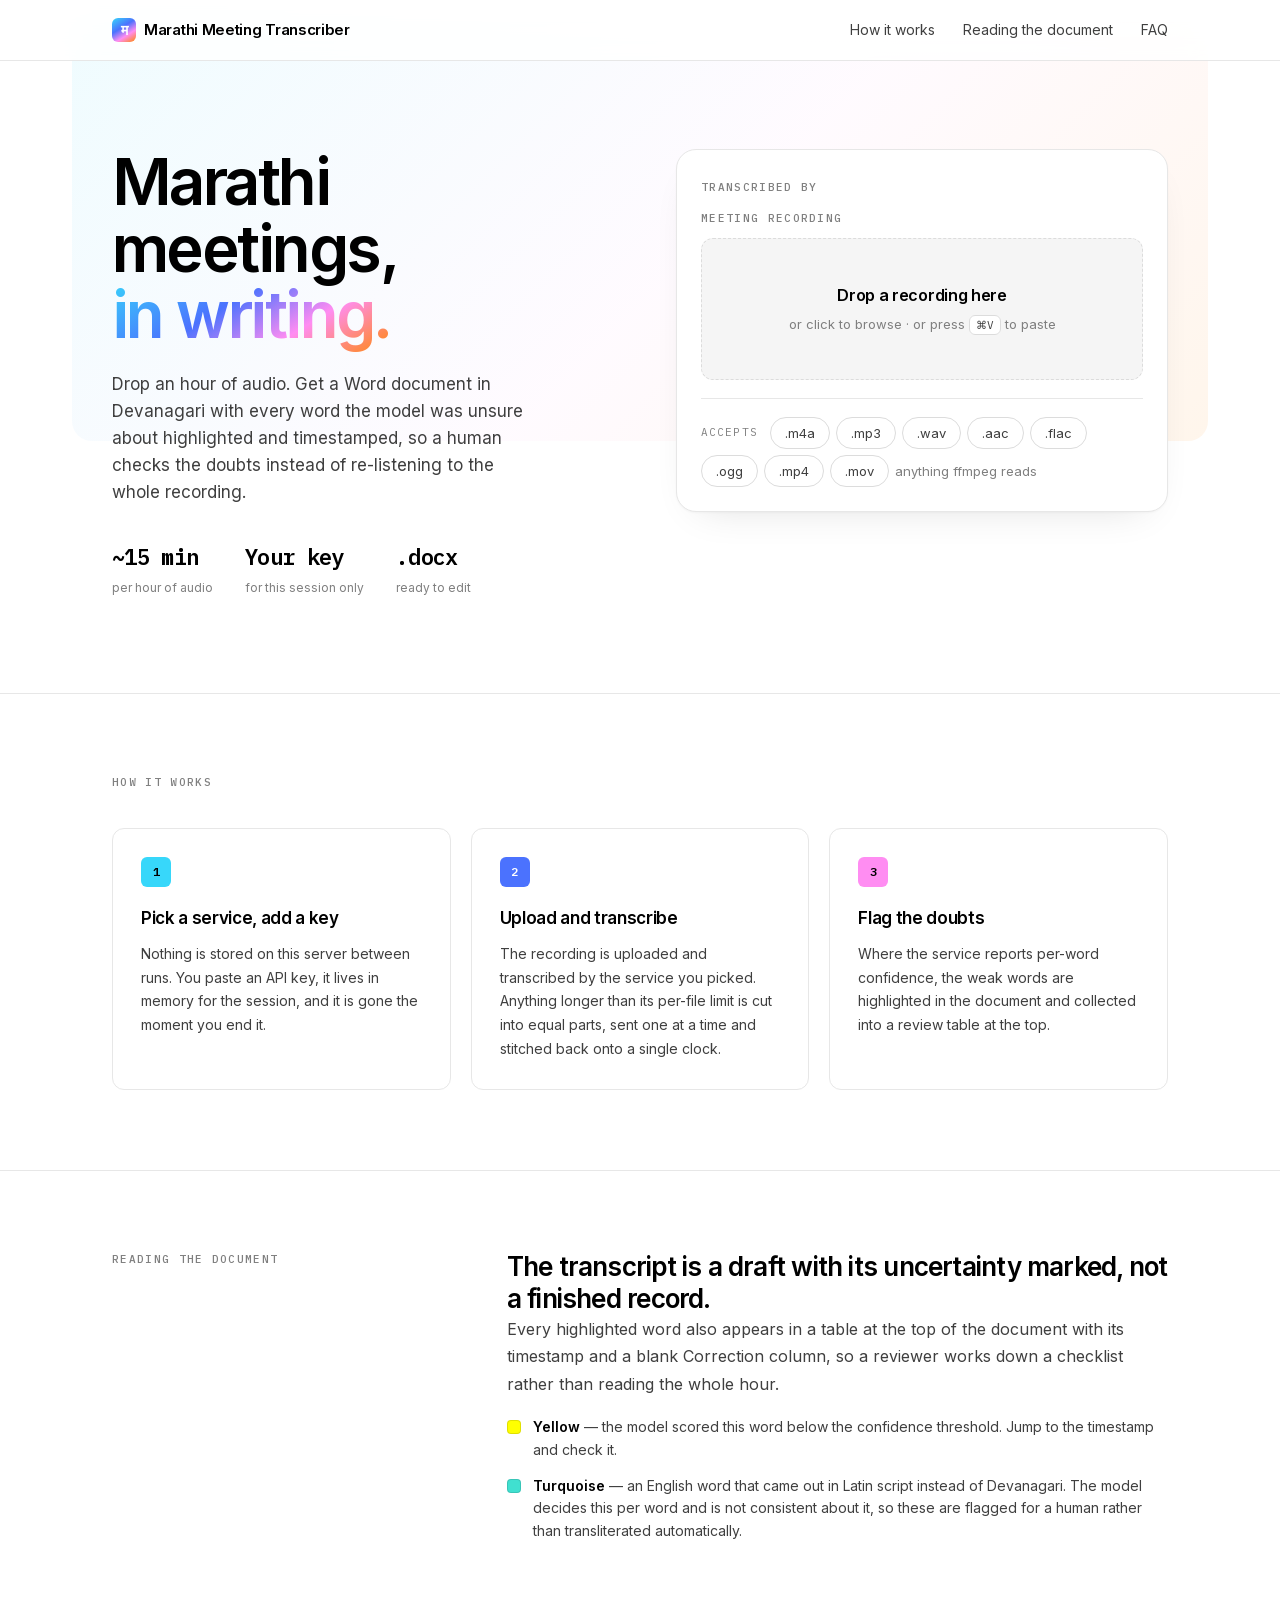
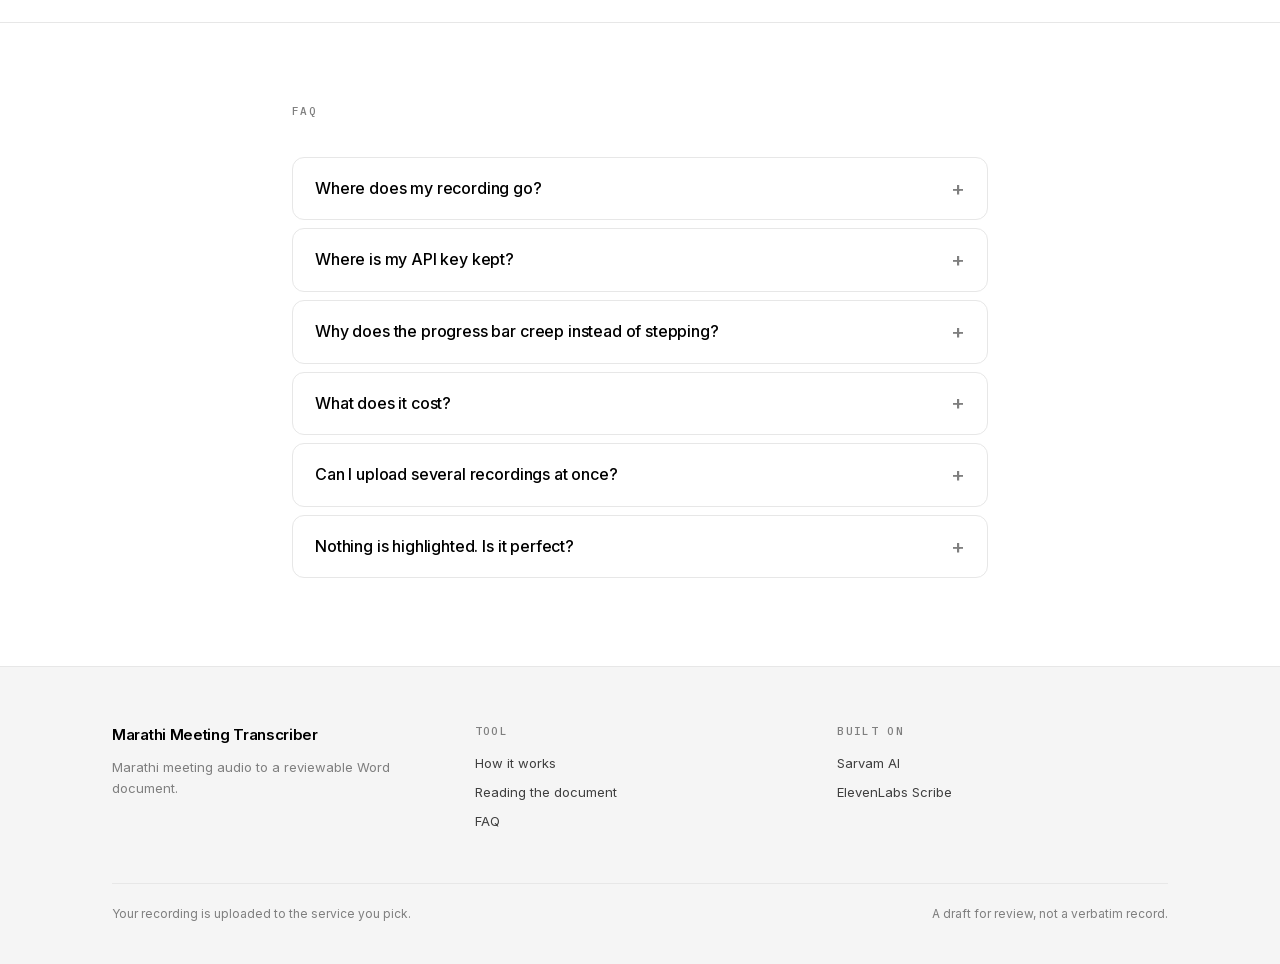
==== static/index.html @ 9d48e086 "Marathi meeting audio to a reviewed Word document, via hosted ASR Drop a recording in the browser, g" ====
<!DOCTYPE html>
<html lang="en">
<head>
  <meta charset="utf-8" />
  <meta name="viewport" content="width=device-width, initial-scale=1" />
  <title>Marathi Meeting Transcriber</title>
  <meta name="description" content="Turn Marathi meeting recordings into a Word document, with every uncertain word highlighted and timestamped for review." />
  <link rel="stylesheet" href="/static/fonts.css" />
  <link rel="stylesheet" href="/static/style.css" />
  <link rel="stylesheet" href="/static/portal.css" />
  <link rel="icon" href="data:image/svg+xml,<svg xmlns='http://www.w3.org/2000/svg' viewBox='0 0 100 100'><defs><linearGradient id='g' x1='0' y1='0' x2='.7' y2='1'><stop offset='0' stop-color='%2337d7fa'/><stop offset='.4' stop-color='%234b72fe'/><stop offset='.68' stop-color='%23ff8df2'/><stop offset='1' stop-color='%23ff8705'/></linearGradient></defs><rect width='100' height='100' rx='22' fill='url(%23g)'/><text x='50' y='72' text-anchor='middle' font-family='system-ui' font-size='58' font-weight='700' fill='%23fff'>म</text></svg>" />
</head>
<body>

<header class="nav">
  <div class="wrap">
    <a class="brand" href="/"><span class="mark">म</span> Marathi Meeting Transcriber</a>
    <nav>
      <a href="#how">How it works</a>
      <a href="#review">Reading the document</a>
      <a href="#faq">FAQ</a>
    </nav>
  </div>
</header>

<div class="wrap">
  <section class="hero hero-grid">
    <div>
      <h1>Marathi meetings,<br /><span>in writing.</span></h1>
      <p>Drop an hour of audio. Get a Word document in Devanagari with every word the
        model was unsure about highlighted and timestamped, so a human checks the doubts
        instead of re-listening to the whole recording.</p>
      <div class="stats">
        <div id="stat-speed"><span class="n">~15 min</span><span class="l">per hour of audio</span></div>
        <div><span class="n">Your key</span><span class="l">for this session only</span></div>
        <div><span class="n">.docx</span><span class="l">ready to edit</span></div>
      </div>
    </div>

    <div class="lookup">
      <span class="label">Transcribed by</span>
      <ul class="models" id="models"></ul>

      <div class="session" id="session" hidden>
        <form id="session-form">
          <label class="label" for="api-key"><span id="key-for">API</span> key
            &mdash; this session only</label>
          <input type="password" id="api-key" placeholder="paste it here" autocomplete="off" spellcheck="false" />
          <div id="balance-row" hidden>
            <label class="label" for="balance">Credits left, &#8377; &mdash; optional</label>
            <input type="number" id="balance" placeholder="100" min="0" step="0.01" />
          </div>
          <div class="session-row">
            <button type="submit" class="button" id="session-go">Start session</button>
            <button type="button" class="link" id="session-cancel">Cancel</button>
            <a class="session-keys" id="keys-link" rel="noopener" target="_blank">Get a key</a>
          </div>
          <p class="session-note">Held in this server&rsquo;s memory until you end the
            session &mdash; never written to disk, never sent back to this page, never
            saved anywhere. Closing the tab does not end it; the <em>End session</em>
            button does.</p>
          <p class="session-err" id="session-err" hidden></p>
        </form>
      </div>

      <div class="session-live" id="session-live" hidden>
        <span class="dot"></span>
        <div>
          <strong id="session-spent"></strong>
          <span id="session-jobs"></span>
        </div>
        <button type="button" class="link" id="session-end">End session</button>
      </div>

      <label class="label" for="file">Meeting recording</label>
      <div class="drop" id="drop" tabindex="0" role="button"
           aria-label="Choose an audio file, or drop or paste one here">
        <span class="big">Drop a recording here</span>
        <span class="sub">or click to browse &middot; or press <kbd>&#8984;V</kbd> to paste</span>
      </div>
      <input type="file" id="file" accept="audio/*,video/*,.m4a,.mp3,.wav,.aac,.flac,.ogg,.opus,.mp4,.mov,.aiff,.wma" multiple hidden />
      <div class="jobs-head" id="jobs-head" hidden>
        <button type="button" class="link" id="clear-done">Clear finished</button>
      </div>
      <ul class="jobs" id="jobs"></ul>
      <div class="formats">
        <span>Accepts</span>
        <span class="chip">.m4a</span><span class="chip">.mp3</span><span class="chip">.wav</span>
        <span class="chip">.aac</span><span class="chip">.flac</span><span class="chip">.ogg</span>
        <span class="chip">.mp4</span><span class="chip">.mov</span>
        <span class="hint">anything ffmpeg reads</span>
      </div>
    </div>
  </section>
</div>

<section class="band" id="how">
  <div class="wrap">
    <h2>How it works</h2>
    <div class="steps">
      <div class="step">
        <div class="num">1</div>
        <h3>Pick a service, add a key</h3>
        <p>Nothing is stored on this server between runs. You paste an API key, it lives
          in memory for the session, and it is gone the moment you end it.</p>
      </div>
      <div class="step">
        <div class="num">2</div>
        <h3>Upload and transcribe</h3>
        <p id="how-step2-p">The recording is uploaded and transcribed by the service you
          picked. Anything longer than its per-file limit is cut into equal parts,
          sent one at a time and stitched back onto a single clock.</p>
      </div>
      <div class="step">
        <div class="num">3</div>
        <h3>Flag the doubts</h3>
        <p>Where the service reports per-word confidence, the weak words are highlighted
          in the document and collected into a review table at the top.</p>
      </div>
    </div>
  </div>
</section>

<section class="band" id="review">
  <div class="wrap">
    <div class="split">
      <h2>Reading the document</h2>
      <div>
        <p class="claim">The transcript is a draft with its uncertainty marked, not a
          finished record.</p>
        <p>Every highlighted word also appears in a table at the top of the document with
          its timestamp and a blank Correction column, so a reviewer works down a checklist
          rather than reading the whole hour.</p>
        <ul class="legend">
          <li id="legend-yellow"><span class="swatch yellow"></span>
            <span><strong>Yellow</strong> &mdash; the model scored this word below the
              confidence threshold. Jump to the timestamp and check it.</span></li>
          <li><span class="swatch turq"></span>
            <span><strong>Turquoise</strong> &mdash; an English word that came out in Latin
              script instead of Devanagari. The model decides this per word and is not
              consistent about it, so these are flagged for a human rather than
              transliterated automatically.</span></li>
        </ul>
      </div>
    </div>
  </div>
</section>

<section class="band faq" id="faq">
  <div class="wrap">
    <h2>FAQ</h2>
    <details>
      <summary>Where does my recording go?</summary>
      <p id="faq-privacy">To the transcription service you selected, and nowhere else.
        This server keeps the upload only until the transcript is written, then deletes
        it &mdash; but the copy the service received is not this server&rsquo;s to
        delete. Read their retention policy before sending anything sensitive.</p>
    </details>
    <details>
      <summary>Where is my API key kept?</summary>
      <p>In this server&rsquo;s memory, for the length of the session. It is never
        written to disk, never sent back to the page, and never included in any status
        response. Ending the session &mdash; or restarting the server &mdash; erases it.
        Closing the tab does not: use the End session button.</p>
    </details>
    <details>
      <summary>Why does the progress bar creep instead of stepping?</summary>
      <p id="faq-progress">Because none of these services report progress. They accept a
        file and answer when they are finished. The bar is an estimate from how long the
        job has been running against the length of the recording &mdash; shown with a
        &ldquo;~&rdquo; because that is a guess, not a measurement. It eases toward the
        end and waits there until the transcript actually lands.</p>
    </details>
    <details>
      <summary>What does it cost?</summary>
      <p>Sarvam bills &#8377;30 per hour of audio, or &#8377;45 with speaker labels on,
        counted per second from the moment a job starts &mdash; a run that fails or is
        stopped is billed in full. ElevenLabs bills against your plan&rsquo;s quota. The
        meter above the drop zone counts what this session has spent.</p>
    </details>
    <details>
      <summary>Can I upload several recordings at once?</summary>
      <p>Yes. They queue and run one at a time, so a rate limit on your key stops one
        job rather than all of them.</p>
    </details>
    <details>
      <summary>Nothing is highlighted. Is it perfect?</summary>
      <p>Unlikely. On Sarvam nothing is ever highlighted &mdash; it reports no per-word
        confidence, so the check never runs. Elsewhere it means the threshold is set too
        low for this audio. Treat an empty review table as a reason to spot-check, never
        as a clean bill of health.</p>
    </details>
  </div>
</section>

<footer>
  <div class="wrap">
    <div class="foot-cols">
      <div>
        <strong>Marathi Meeting Transcriber</strong>
        <p id="foot-blurb">Marathi meeting audio to a reviewable Word document.</p>
      </div>
      <div>
        <span class="label">Tool</span>
        <a href="#how">How it works</a>
        <a href="#review">Reading the document</a>
        <a href="#faq">FAQ</a>
      </div>
      <div>
        <span class="label">Built on</span>
        <a href="https://docs.sarvam.ai/" rel="noopener" target="_blank">Sarvam AI</a>
        <a href="https://elevenlabs.io/docs" rel="noopener" target="_blank">ElevenLabs Scribe</a>
      </div>
    </div>
    <div class="foot-base">
      <span id="foot-claim">Your recording is uploaded to the service you pick.</span>
      <span>A draft for review, not a verbatim record.</span>
    </div>
  </div>
</footer>

<script>
const mb = n => n > 1073741824 ? (n / 1073741824).toFixed(1) + ' GB'
                               : Math.max(1, Math.round(n / 1048576)) + ' MB';
const money = n => '₹' + Number(n).toFixed(2);

// Which service transcribes, and on whose key. Every backend here is hosted, so the
// page makes no promise about staying on this machine — what it does vary is the
// service name and whether that service reports per-word confidence, because a page
// that says "yellow means unsure" next to a backend with no confidence scores is
// describing a check that never ran.
const engine = (function () {
  const $ = id => document.getElementById(id);
  const list = $('models'), form = $('session-form');
  let opts = [], wallet = null;

  // { token, asr } for the one live session. One token is one backend server-side,
  // so switching service means starting a new session, not carrying the old key over.
  const store = {
    get() { try { return JSON.parse(sessionStorage.getItem('asr-session')) || null; }
            catch (e) { return null; } },
    set(v) { v ? sessionStorage.setItem('asr-session', JSON.stringify(v))
               : sessionStorage.removeItem('asr-session'); },
  };
  const chosen = () => sessionStorage.getItem('asr') || (opts[0] || {}).id;
  const current = () => opts.find(o => o.id === chosen());

  function claims(o) {
    if (!o) return;
    $('how-step2-p').textContent =
      `The recording is uploaded to ${o.name} and transcribed there. Anything longer `
      + 'than its per-file limit is cut into equal parts, sent one at a time and '
      + 'stitched back onto a single clock.';
    $('faq-privacy').textContent =
      `To ${o.name}, and nowhere else. This server keeps the upload only until the `
      + 'transcript is written, then deletes it — but the copy '
      + `${o.name} received is not this server’s to delete. Read their retention `
      + 'policy before sending anything sensitive.';
    $('legend-yellow').innerHTML = o.confidence
      ? '<span class="swatch yellow"></span><span><strong>Yellow</strong> &mdash; the '
        + 'model scored this word below the confidence threshold. Jump to the timestamp '
        + 'and check it.</span>'
      : '<span class="swatch yellow"></span><span><strong>Yellow</strong> &mdash; not used '
        + `on this backend. ${o.repo} reports no per-word confidence, so the document `
        + 'cannot flag words the model was unsure of. Read the whole transcript.</span>';
    $('foot-blurb').textContent =
      `Marathi meeting audio to a reviewable Word document, transcribed by ${o.name}.`;
    $('foot-claim').textContent = `Uploaded to ${o.name}. A draft for review.`;
    document.querySelector('meta[name=description]').content =
      'Turn Marathi meeting recordings into a Word document, with every uncertain word '
      + `highlighted and timestamped for review. Transcribed by ${o.name}.`;
  }

  // A list, not a dropdown: there are two of these, each with a different price, a
  // different privacy answer and a different story about confidence. That does not
  // fit on one line of a <select>.
  //
  // Rebuilt only when the options themselves change — not on every selection and not
  // on every meter tick. Replacing the radio a keyboard user is standing on takes
  // their focus with it, and arrow-keying through the group then stops working.
  let rendered = null, rows = {};

  function render() {
    const sig = JSON.stringify(opts);
    if (sig === rendered) return;
    rendered = sig;
    list.textContent = '';
    rows = {};
    opts.forEach(o => {
      const li = document.createElement('li');
      li.innerHTML = `<label class="model-opt">
          <input type="radio" name="asr" />
          <span class="model-body">
            <span class="model-head"><strong></strong><code></code><span class="badge"></span></span>
            <span class="model-note"></span>
          </span></label>`;
      const radio = li.querySelector('input');
      radio.value = o.id;
      radio.onchange = () => { sessionStorage.setItem('asr', o.id); paint(); };
      li.querySelector('strong').textContent = o.name;
      li.querySelector('code').textContent = o.repo;
      const badge = li.querySelector('.badge');
      badge.textContent = o.session ? 'session key'
        : o.ready ? 'key on server' : 'needs a key';
      badge.className = 'badge' + (o.ready ? ' on' : '');
      li.querySelector('.model-note').textContent =
        o.note + (o.rate ? ` ₹${o.rate} per hour of audio.` : '');
      rows[o.id] = { radio, box: li.querySelector('.model-opt') };
      list.appendChild(li);
    });
  }

  // The form and the meter are two states of one thing, and only one of them is ever
  // right: a meter with no session was the bug where "End session" greeted you before
  // you had started one. Both are driven from here and from nowhere else.
  let formOpen = false;

  function paint() {
    const o = current();
    render();
    Object.entries(rows).forEach(([id, r]) => {
      r.radio.checked = id === (o || {}).id;
      r.box.classList.toggle('picked', id === (o || {}).id);
    });
    claims(o);

    const wants = o && !o.ready;          // selected a service with no key anywhere
    $('session').hidden = !(formOpen || wants);
    if (formOpen || wants) {
      $('key-for').textContent = o.name;
      $('api-key').placeholder = o.id === 'sarvam' ? 'your Sarvam subscription key'
                                                   : 'your ElevenLabs API key';
      $('balance-row').hidden = !o.rate;  // no rupee rate, nothing to subtract from
      $('keys-link').href = o.keys;
      $('keys-link').textContent = `Get a ${o.name} key ↗`;
    }

    $('session-live').hidden = !wallet;
    if (wallet) {
      $('session-spent').textContent = wallet.rate === null
        ? `${wallet.name} session running · ${wallet.jobs} job(s) sent`
        : wallet.remaining === null
          ? `${money(wallet.spent)} spent on ${wallet.name} this session`
          : `${money(wallet.remaining)} left · ${money(wallet.spent)} spent this session`;
      $('session-jobs').textContent = wallet.rate === null
        ? 'billed against your plan — this server cannot read that balance'
        : wallet.jobs
          ? `${wallet.jobs} job(s) at ₹${wallet.rate}/hour of audio, billed from the moment each one starts`
          : `nothing sent yet · ₹${wallet.rate}/hour of audio`;
    }
  }

  // Which backends the server will accept right now — a session key changes that
  // answer, so this is re-asked rather than read once at load.
  function refresh() {
    const s = store.get();
    return fetch('/backends?session=' + encodeURIComponent(s ? s.token : ''))
      .then(r => r.json())
      .then(b => {
        opts = b.options;
        // the server forgot this session (restarted, or it was ended elsewhere):
        // drop the token rather than polling a 404 forever.
        if (s && !b.wallet) store.set(null);
        wallet = b.wallet;
        if (!opts.some(o => o.id === chosen())) sessionStorage.setItem('asr', opts[0].id);
        paint();
      });
  }

  // Only while there is a meter to read, and only often while it is actually moving:
  // spend changes when a job runs and at no other time. An idle page with no session
  // asks nothing at all — that was the request-every-five-seconds in the server log.
  let tick = 0;
  setInterval(() => {
    const busy = document.querySelector('.job.active');
    if (store.get() && ++tick >= (busy ? 1 : 4)) { tick = 0; refresh(); }
  }, 5000);

  $('session-cancel').onclick = () => {
    formOpen = false;
    $('session-err').hidden = true;
    $('api-key').value = '';
    // the form is also shown because the selected backend has no key, and hiding it
    // would leave nothing on screen — so go back to one that can actually run.
    const usable = opts.find(o => o.ready);
    if (usable && !(current() || {}).ready) sessionStorage.setItem('asr', usable.id);
    paint();
  };

  form.onsubmit = e => {
    e.preventDefault();
    const o = current(), err = $('session-err'), go = $('session-go');
    const key = $('api-key').value.trim();
    if (!key || !o) return;
    const fd = new FormData();
    fd.append('key', key);
    fd.append('asr', o.id);
    if (o.rate && $('balance').value) fd.append('balance', $('balance').value);
    err.hidden = true; go.disabled = true; go.textContent = 'Checking…';
    // one session at a time: hand back the old key before taking a new one, so a
    // service you have stopped using is not still holding your credentials.
    const old = store.get();
    const drop = old ? fetch('/session/' + old.token, { method: 'DELETE' }).catch(() => {})
                     : Promise.resolve();
    drop
      .then(() => fetch('/session', { method: 'POST', body: fd }))
      .then(r => r.json().then(b => r.ok ? b : Promise.reject(b.detail || r.status)))
      .then(b => {
        store.set({ token: b.token, asr: o.id });
        $('api-key').value = '';          // the page never needs it again
        formOpen = false;
        return refresh();
      })
      .catch(m => { err.textContent = m; err.hidden = false; })
      .then(() => { go.disabled = false; go.textContent = 'Start session'; });
  };

  $('session-end').onclick = () => {
    const s = store.get();
    store.set(null);
    wallet = null;
    paint();
    if (s) fetch('/session/' + s.token, { method: 'DELETE' }).catch(() => {}).then(refresh);
  };

  return {
    refresh,
    asr: () => chosen(),
    label: () => (current() || {}).name,
    token: () => (store.get() || {}).token || '',
    // dropping a file on a backend with no key would be a 400 after the upload, so
    // the page opens the key form instead. send() calls this before it makes a card.
    ready() {
      const o = current();
      if (o && o.ready) return true;
      formOpen = true;
      paint();
      $('api-key').focus();
      return false;
    },
  };
})();

engine.refresh();

const drop = document.getElementById('drop');
const input = document.getElementById('file');
const jobs = document.getElementById('jobs');

drop.onclick = () => input.click();
drop.onkeydown = e => { if (e.key === 'Enter' || e.key === ' ') { e.preventDefault(); input.click(); } };
input.onchange = () => { [...input.files].forEach(send); input.value = ''; };

drop.ondragover = e => { e.preventDefault(); drop.classList.add('over'); };
drop.ondragleave = () => drop.classList.remove('over');
drop.ondrop = e => {
  e.preventDefault(); drop.classList.remove('over');
  [...e.dataTransfer.files].forEach(send);
};

// Paste: a file copied in Finder arrives as clipboardData.files. Chrome delivers it;
// Safari and Firefox often hand over only a name, so drop and browse stay the real paths.
document.addEventListener('paste', e => {
  const files = [...(e.clipboardData?.files || [])];
  if (files.length) { e.preventDefault(); files.forEach(send); }
});

const clock = s => s >= 60
  ? Math.floor(s / 60) + 'm ' + String(Math.round(s % 60)).padStart(2, '0') + 's'
  : s.toFixed(1) + 's';

const POLL_MS = 2000;

// None of these backends report progress: they take a file and answer when they are
// done. So the bar is drawn from elapsed time against an estimate, easing toward 95%
// and never arriving — a bar that hits 100% and sits there reads as a hang. Real
// progress, which a split job reports once per finished part, always wins over it.
// ponytail: one flat rate for every service. Measure per-backend if it ever matters.
function guess(j, ahead) {
  const secs = (j.running || 0) + (ahead || 0);
  if (secs <= 0) return 0;
  const est = Math.max(45, (j.audio || 900) * 0.2);    // hosted runs ~5x realtime
  return 0.95 * (1 - Math.exp(-secs / (est / 1.6)));
}

// Cards the page is already showing, so discovery never duplicates one.
const seen = new Set();

function makeCard(name, sizeText, first) {
  const li = document.createElement('li');
  li.className = 'job active';   // lit until it settles or drops back to queued
  li.innerHTML = `<div class="job-head"><span class="name"></span><span class="size"></span>
      <button type="button" class="x" title="Stop and remove">&times;</button></div>
    <div class="bar"><i></i></div>
    <div class="stage"><span class="msg">${first}</span><span class="pct"></span></div>`;
  li.querySelector('.name').textContent = name;
  li.querySelector('.size').textContent = sizeText;
  jobs.prepend(li);

  const fill = li.querySelector('.bar i');
  const msg = li.querySelector('.msg');
  const pct = li.querySelector('.pct');
  // Measured progress: snap to it. `to` is where the estimate says the bar will be
  // by the next poll, so the fill travels there over exactly one poll interval and
  // the motion is continuous instead of a step every two seconds.
  const at = (f, to) => {
    fill.classList.toggle('creep', to !== undefined);
    fill.style.width = ((to === undefined ? f : to) * 100) + '%';
    pct.textContent = (to === undefined ? '' : '~') + Math.round(f * 100) + '%';
  };
  const x = li.querySelector('.x');
  const settle = () => {
    li.classList.add('settled');
    li.classList.remove('active');
    x.title = 'Remove';
    refreshHead();
  };
  const fail = text => {
    li.classList.add('failed'); msg.textContent = text; pct.textContent = ''; settle();
  };
  x.onclick = () => {
    const id = li.dataset.id;
    if (li.classList.contains('settled') || !id) return removeCard(li, id);
    // Still working: Stop it, but leave the card so the user sees it stopped rather
    // than watching a row vanish and wondering whether money is still being spent.
    x.disabled = true;
    msg.textContent = 'Stopping…';
    fetch('/cancel/' + id, { method: 'POST' })
      .catch(() => {})
      .then(() => { x.disabled = false; });
  };
  return { li, ui: { at, msg, pct, fail, settle } };
}

// A card whose id the server never learned (the upload itself failed) can only be
// dropped locally; there is nothing on the server to tell about it.
function removeCard(li, id) {
  const done = () => { li.remove(); if (id) seen.delete(id); refreshHead(); };
  if (!id) return done();
  fetch('/jobs/' + id, { method: 'DELETE' }).catch(() => {}).then(done);
}

function refreshHead() {
  const head = document.getElementById('jobs-head');
  head.hidden = !jobs.querySelector('.job.settled');
}

document.getElementById('clear-done').onclick = () => {
  fetch('/jobs/clear', { method: 'POST' }).catch(() => {}).then(() => {
    jobs.querySelectorAll('.job.settled').forEach(li => {
      if (li.dataset.id) seen.delete(li.dataset.id);
      li.remove();
    });
    refreshHead();
  });
};

// Jobs live on the server, not in this tab: pick up anything already running,
// whether this page started it, an earlier page load did, or something else did.
(function discover() {
  fetch('/jobs').then(r => r.json()).then(list => {
    list.forEach(j => {
      if (seen.has(j.id)) return;
      seen.add(j.id);
      const { li, ui } = makeCard(
        j.name, [j.size && mb(j.size), j.asr].filter(Boolean).join(' · '),
        'Reconnecting');
      li.dataset.id = j.id;
      poll(j.id, li, ui);
    });
  }).catch(() => {}).then(() => setTimeout(
    discover, jobs.querySelector('.job:not(.settled)') ? 5000 : 30000));
})();

function send(file) {
  if (!file || !engine.ready()) return;
  const asr = engine.asr();
  const { li, ui } = makeCard(
    file.name, [mb(file.size), engine.label()].filter(Boolean).join(' · '),
    'Uploading');
  const { at, msg, fail } = ui;

  const xhr = new XMLHttpRequest();
  xhr.open('POST', '/upload');
  xhr.upload.onprogress = e => { if (e.lengthComputable) at(e.loaded / e.total); };
  xhr.onload = () => {
    if (xhr.status !== 200) {
      let why = 'Upload failed (' + xhr.status + ')';
      try { why = JSON.parse(xhr.responseText).detail || why; } catch (e) {}
      return fail(why);
    }
    at(0); msg.textContent = 'Queued';
    const id = JSON.parse(xhr.responseText).job_id;
    li.dataset.id = id;
    seen.add(id);
    poll(id, li, ui);
  };
  xhr.onerror = () => fail('Upload failed — is the server still running?');
  const fd = new FormData();
  fd.append('file', file);
  fd.append('asr', asr);
  const token = engine.token();
  if (token) fd.append('session', token);
  xhr.send(fd);
}

// A hosted job reports which step it is on, and a file over the backend's length cap
// goes up in parts with the part riding along after a separator: "uploading · part 2 of 3".
function stageText(j) {
  const svc = j.asr === 'sarvam' ? 'Sarvam'
            : j.asr === 'elevenlabs' ? 'ElevenLabs' : 'the service';
  const [stage, part] = (j.status || '').split(' · ');
  const of = part ? ' · ' + part : '';
  if (stage === 'uploading') return `Uploading ${part ? '' : mb(j.size || 0) + ' '}to ${svc}${of}`;
  if (stage === 'waiting') return `Transcribing at ${svc}${of}`;
  if (stage === 'splitting') return `Too long for one ${svc} job — splitting it up`;
  if (stage === 'preparing') return 'Reading the recording';
  if (stage === 'transcribing') return `Transcribing at ${svc}${of}`;
  if (stage === 'queued') return j.ahead ? `Queued — ${j.ahead} ahead` : 'Starting';
  return 'Working';
}

function poll(id, li, ui) {
  fetch('/status/' + id).then(r => {
    // Jobs live in the server's memory, so a restart forgets them. Say so once
    // instead of polling a 404 forever.
    if (r.status === 404) throw new Error('gone');
    return r.json();
  }).then(j => {
    if (j.status === 'error') return ui.fail(j.error);
    if (j.status === 'cancelled') {
      ui.at(0); ui.msg.textContent = 'Stopped'; ui.pct.textContent = '';
      li.classList.add('stopped');
      return ui.settle();
    }
    if (j.status === 'done') {
      ui.at(1);
      ui.msg.textContent = j.elapsed && j.audio
        ? `Done in ${clock(j.elapsed)} — ${Math.max(1, Math.round(j.audio / j.elapsed))}× faster than listening`
        : 'Done';
      const row = document.createElement('div');
      row.className = 'done-row';
      row.innerHTML = `<div class="flags"></div>
        <a class="button" href="/download/${id}">Download .docx</a>`;
      const flags = row.querySelector('.flags');
      const chip = (cls, n, label) => {
        if (!n) return;
        const s = document.createElement('span');
        s.className = 'flag ' + cls;
        s.textContent = n + ' ' + label;
        flags.appendChild(s);
      };
      chip('low', j.low_confidence, 'unsure');
      chip('latin', j.latin_script, 'in latin');
      if (!flags.children.length) flags.textContent = 'Nothing flagged — spot-check it anyway.';
      li.appendChild(row);
      return ui.settle();
    }
    // One job runs at a time, so the highlighted card is the one being worked on.
    li.classList.toggle('active', j.status !== 'queued');
    if (j.status === 'queued') ui.at(0);
    else ui.at(Math.max(j.progress || 0, guess(j)),
               Math.max(j.progress || 0, guess(j, POLL_MS / 1000)));
    ui.msg.textContent = stageText(j);
    setTimeout(() => poll(id, li, ui), POLL_MS);
  }).catch(e => e.message === 'gone'
    ? ui.fail('Lost — the server restarted. Upload it again.')
    : setTimeout(() => poll(id, li, ui), 5000));
}
</script>
</body>
</html>
---- static/fonts.css ----
/* Self-hosted so the pages make no third-party request and render the same offline.
   Inter is a variable font, so one file covers 400-600; IBM Plex Mono ships a file per weight. */
@font-face {
  font-family: 'IBM Plex Mono';
  font-style: normal;
  font-weight: 400;
  font-display: swap;
  src: url(/static/fonts/IBMPlexMono-400-latin-ext.woff2) format('woff2');
  unicode-range: U+0100-02BA, U+02BD-02C5, U+02C7-02CC, U+02CE-02D7, U+02DD-02FF, U+0304, U+0308, U+0329, U+1D00-1DBF, U+1E00-1E9F, U+1EF2-1EFF, U+2020, U+20A0-20AB, U+20AD-20C0, U+2113, U+2C60-2C7F, U+A720-A7FF;
}
@font-face {
  font-family: 'IBM Plex Mono';
  font-style: normal;
  font-weight: 400;
  font-display: swap;
  src: url(/static/fonts/IBMPlexMono-400-latin.woff2) format('woff2');
  unicode-range: U+0000-00FF, U+0131, U+0152-0153, U+02BB-02BC, U+02C6, U+02DA, U+02DC, U+0304, U+0308, U+0329, U+2000-206F, U+20AC, U+2122, U+2191, U+2193, U+2212, U+2215, U+FEFF, U+FFFD;
}
@font-face {
  font-family: 'IBM Plex Mono';
  font-style: normal;
  font-weight: 500;
  font-display: swap;
  src: url(/static/fonts/IBMPlexMono-500-latin-ext.woff2) format('woff2');
  unicode-range: U+0100-02BA, U+02BD-02C5, U+02C7-02CC, U+02CE-02D7, U+02DD-02FF, U+0304, U+0308, U+0329, U+1D00-1DBF, U+1E00-1E9F, U+1EF2-1EFF, U+2020, U+20A0-20AB, U+20AD-20C0, U+2113, U+2C60-2C7F, U+A720-A7FF;
}
@font-face {
  font-family: 'IBM Plex Mono';
  font-style: normal;
  font-weight: 500;
  font-display: swap;
  src: url(/static/fonts/IBMPlexMono-500-latin.woff2) format('woff2');
  unicode-range: U+0000-00FF, U+0131, U+0152-0153, U+02BB-02BC, U+02C6, U+02DA, U+02DC, U+0304, U+0308, U+0329, U+2000-206F, U+20AC, U+2122, U+2191, U+2193, U+2212, U+2215, U+FEFF, U+FFFD;
}
@font-face {
  font-family: 'IBM Plex Mono';
  font-style: normal;
  font-weight: 600;
  font-display: swap;
  src: url(/static/fonts/IBMPlexMono-600-latin-ext.woff2) format('woff2');
  unicode-range: U+0100-02BA, U+02BD-02C5, U+02C7-02CC, U+02CE-02D7, U+02DD-02FF, U+0304, U+0308, U+0329, U+1D00-1DBF, U+1E00-1E9F, U+1EF2-1EFF, U+2020, U+20A0-20AB, U+20AD-20C0, U+2113, U+2C60-2C7F, U+A720-A7FF;
}
@font-face {
  font-family: 'IBM Plex Mono';
  font-style: normal;
  font-weight: 600;
  font-display: swap;
  src: url(/static/fonts/IBMPlexMono-600-latin.woff2) format('woff2');
  unicode-range: U+0000-00FF, U+0131, U+0152-0153, U+02BB-02BC, U+02C6, U+02DA, U+02DC, U+0304, U+0308, U+0329, U+2000-206F, U+20AC, U+2122, U+2191, U+2193, U+2212, U+2215, U+FEFF, U+FFFD;
}
@font-face {
  font-family: 'Inter';
  font-style: normal;
  font-weight: 400 600;
  font-display: swap;
  src: url(/static/fonts/Inter-latin-ext.woff2) format('woff2');
  unicode-range: U+0100-02BA, U+02BD-02C5, U+02C7-02CC, U+02CE-02D7, U+02DD-02FF, U+0304, U+0308, U+0329, U+1D00-1DBF, U+1E00-1E9F, U+1EF2-1EFF, U+2020, U+20A0-20AB, U+20AD-20C0, U+2113, U+2C60-2C7F, U+A720-A7FF;
}
@font-face {
  font-family: 'Inter';
  font-style: normal;
  font-weight: 400 600;
  font-display: swap;
  src: url(/static/fonts/Inter-latin.woff2) format('woff2');
  unicode-range: U+0000-00FF, U+0131, U+0152-0153, U+02BB-02BC, U+02C6, U+02DA, U+02DC, U+0304, U+0308, U+0329, U+2000-206F, U+20AC, U+2122, U+2191, U+2193, U+2212, U+2215, U+FEFF, U+FFFD;
}
---- static/style.css ----
/* Palette and type lifted from llamaindex.ai: black on white, one faint grey surface, and the
   four-stop spectrum (cyan → blue → pink → orange) used sparingly as the only real colour.
   Mono eyebrows, 12px card radii, pill buttons. Dark theme is a token swap. */
:root {
  color-scheme: light dark;
  --bg:#fff; --bg-alt:#f5f5f5;
  --ink:#000; --ink-2:#3f3f3f; --ink-3:#7f7f7f; --ink-4:#b8b8b8;
  --line:#e7e7e7; --line-strong:#dcdcdc;
  --accent:#4b72fe; --accent-hover:#3e18f9;
  --cyan:#37d7fa; --pink:#ff8df2; --orange:#ff8705;
  --spectrum:linear-gradient(148deg, #37d7fa 0%, #4b72fe 40%, #ff8df2 68%, #ff8705 100%);
  --wash:linear-gradient(135deg, #37d7fa14, #ff8df20a 55%, #ff870514);
  --spectrum-warn:linear-gradient(148deg, #ff2d55 0%, #ff5e3a 48%, #ff8705 100%);
  --yes-bg:#e4f9fe; --yes-ink:#0b7f9c;
  --no-bg:#fff2e2; --no-ink:#a35200;
  --btn:#000; --btn-ink:#fff;
  --font:"Inter", -apple-system, BlinkMacSystemFont, system-ui, "Helvetica Neue", Arial, sans-serif;
  --font-mono:"IBM Plex Mono", ui-monospace, SFMono-Regular, Menlo, Consolas, monospace;
  --r-sm:6px; --r-md:12px; --r-lg:20px; --r-pill:999px;
  --gutter:32px; --page:1120px;
}
@media (prefers-color-scheme: dark) {
  :root {
    --bg:#0d0d0d; --bg-alt:#171717;
    --ink:#fff; --ink-2:#c4c4c4; --ink-3:#8c8c8c; --ink-4:#5f5f5f;
    --line:#262626; --line-strong:#333;
    --accent:#83a3ff; --accent-hover:#afc3ff;
    --wash:linear-gradient(135deg, #37d7fa1a, #ff8df20d 55%, #ff87051a);
    --yes-bg:#06232c; --yes-ink:#61e2ff;
    --no-bg:#2a1a06; --no-ink:#fba647;
    --btn:#fff; --btn-ink:#000;
  }
}
*, *::before, *::after { box-sizing:border-box; }
html { -webkit-text-size-adjust:100%; scroll-behavior:smooth; }
body { margin:0; background:var(--bg); color:var(--ink); font:15px/1.6 var(--font);
  -webkit-font-smoothing:antialiased; -moz-osx-font-smoothing:grayscale; }
a { color:var(--accent); text-decoration:none; }
a:hover { color:var(--accent-hover); }
:focus-visible { outline:2px solid var(--accent); outline-offset:3px; border-radius:var(--r-sm); }
::-webkit-scrollbar { width:6px; height:6px; }
::-webkit-scrollbar-thumb { background:var(--line-strong); border-radius:3px; }
.wrap { max-width:var(--page); margin:0 auto; padding:0 var(--gutter); }

/* The eyebrow: mono, uppercase, wide-tracked. Used for every section label on the site. */
.label, .band > .wrap > h2, .split h2, .result h2, article h2, section > h2 {
  font-family:var(--font-mono); font-size:11px; font-weight:500; letter-spacing:.12em;
  text-transform:uppercase; color:var(--ink-3); }

/* Nav */
.nav { position:sticky; top:0; z-index:100; background:color-mix(in srgb, var(--bg) 85%, transparent);
  border-bottom:1px solid var(--line);
  -webkit-backdrop-filter:blur(20px) saturate(180%); backdrop-filter:blur(20px) saturate(180%); }
.nav .wrap { display:flex; align-items:center; gap:40px; height:60px; }
.brand { display:flex; align-items:center; gap:8px; font-size:15px; font-weight:600;
  color:var(--ink); letter-spacing:-.02em; }
.brand .mark { display:grid; place-items:center; width:24px; height:24px; border-radius:var(--r-sm);
  background:var(--spectrum); color:#fff; font-family:var(--font-mono); font-size:10px;
  font-weight:600; letter-spacing:0; }
.nav nav { display:flex; gap:28px; margin-left:auto; }
.nav nav a { font-size:14px; color:var(--ink-2); }
.nav nav a:hover { color:var(--ink); }

/* Hero - the spectrum appears twice on the page: here and on the code. */
.hero-grid { position:relative; display:grid; grid-template-columns:1fr 1fr; gap:72px;
  align-items:start; padding:88px 0 96px; }
.hero-grid::before { content:""; position:absolute; inset:-40px -40px auto; height:420px; z-index:-1;
  background:var(--wash); border-radius:var(--r-lg); }
.hero h1 { font-size:clamp(40px, 5vw, 64px); font-weight:600; letter-spacing:-.04em;
  line-height:1.04; color:var(--ink); margin:0 0 22px; }
.hero h1 span { background:var(--spectrum); -webkit-background-clip:text; background-clip:text;
  color:transparent; }
/* Scoped to the headline column: as `.hero p` this also matched the suggestion panel's header,
   which sits inside the hero, and beat `.suggest-head` on specificity - squashing it to 420px. */
.hero > div > p { font-size:17px; line-height:1.6; color:var(--ink-2); max-width:420px; margin:0 0 32px; }
.stats { display:flex; gap:32px; flex-wrap:wrap; }
.stats .n { display:block; font-family:var(--font-mono); font-size:22px; font-weight:600;
  color:var(--ink); letter-spacing:-.03em; }
.stats .l { font-size:12px; color:var(--ink-3); margin-top:4px; display:block; }

/* Lookup */
.lookup { position:relative; max-width:680px; background:var(--bg); border:1px solid var(--line);
  border-radius:var(--r-lg); padding:24px; box-shadow:0 1px 2px rgba(0,0,0,.03), 0 16px 40px -24px rgba(0,0,0,.16); }
.lookup label { display:block; margin-bottom:10px; }
.lookup textarea { width:100%; min-height:132px; resize:vertical; font:15px/1.6 var(--font);
  color:var(--ink); background:var(--bg-alt); border:1px solid transparent;
  border-radius:var(--r-md); padding:14px 16px; caret-color:var(--accent);
  transition:border-color .15s, background .15s; }
.lookup textarea::placeholder { color:var(--ink-4); }
.lookup textarea:focus { outline:none; background:var(--bg); border-color:var(--accent); }
.actions { display:flex; align-items:center; gap:12px; margin-top:16px; flex-wrap:wrap; }
button, .button { font:500 14px/1 var(--font); letter-spacing:-.01em; padding:13px 24px;
  border-radius:var(--r-pill); border:0; background:var(--btn); color:var(--btn-ink);
  cursor:pointer; display:inline-block; transition:opacity .15s; }
button:hover, .button:hover { opacity:.82; color:var(--btn-ink); }
.button.secondary { background:transparent; color:var(--ink); border:1px solid var(--line-strong); }
.hint { font-size:13px; color:var(--ink-3); }
.examples { margin-top:20px; padding-top:20px; border-top:1px solid var(--line);
  display:flex; flex-wrap:wrap; gap:6px; align-items:center; }
.examples > span { font-family:var(--font-mono); font-size:11px; letter-spacing:.1em;
  text-transform:uppercase; color:var(--ink-3); margin-right:6px; }
.chip { font:400 13px/1.4 var(--font); padding:6px 14px; border-radius:var(--r-pill);
  border:1px solid var(--line-strong); background:var(--bg); color:var(--ink-2);
  transition:border-color .15s, color .15s; }
.chip:hover { border-color:var(--ink); color:var(--ink); }

/* Suggestions - in flow, so it can never cover what is being typed. */
.suggest { position:absolute; top:100%; left:0; right:0; z-index:50; margin-top:8px;
  border:1px solid var(--line-strong); border-radius:var(--r-md); background:var(--bg);
  overflow:hidden; box-shadow:0 8px 32px rgba(0,0,0,.12); }
.suggest-head { display:flex; width:100%; justify-content:space-between; align-items:center; gap:12px;
  padding:9px 14px; border-bottom:1px solid var(--line); margin:0; background:var(--bg-alt); }
.suggest-head span:last-child { font-family:var(--font); font-size:11px; color:var(--ink-3);
  text-transform:none; letter-spacing:0; }
.suggest ul { list-style:none; margin:0; padding:0; }
.suggest li { display:flex; align-items:baseline; gap:12px; padding:10px 14px;
  border-bottom:1px solid var(--line); font-size:13px; }
.suggest li:last-child { border-bottom:0; }
.suggest li:hover { background:var(--bg-alt); }
.suggest .hs { font-family:var(--font-mono); font-size:12px; font-weight:600; color:var(--accent); flex-shrink:0; }
.suggest li a { min-width:0; color:var(--ink-2); overflow:hidden; text-overflow:ellipsis; white-space:nowrap; }
.suggest li a:hover { color:var(--ink); }
.suggest .rn { margin-left:auto; flex-shrink:0; font-family:var(--font-mono); font-size:11px; color:var(--ink-4); }
.suggest-foot { display:none; }

/* Result - the code carries the spectrum; a withheld answer gets the same stage in grey. */
.result { padding:56px 0 0; border-top:1px solid var(--line); margin-bottom:96px;
  scroll-margin-top:76px; }   /* the sticky nav is 60px, so a scrolled-to result clears it */
.verdict { display:inline-flex; align-items:center; gap:7px; padding:6px 14px;
  border-radius:var(--r-pill); font-family:var(--font-mono); font-size:11px; font-weight:500;
  letter-spacing:.1em; text-transform:uppercase; margin:0; }
.verdict::before { content:""; width:6px; height:6px; border-radius:50%; background:currentColor; flex-shrink:0; }
.verdict.answered { background:var(--yes-bg); color:var(--yes-ink); }
.verdict.escalated { background:var(--no-bg); color:var(--no-ink); }
.code, .nocode { font-family:var(--font-mono); font-weight:600; letter-spacing:-.05em;
  line-height:1; margin:24px 0 12px; display:block; color:transparent; }
/* `background` is a shorthand and resets background-clip, so the clip must follow it in the same
   rule. Split across two rules it silently paints the whole box instead of the glyphs. */
.code { font-size:clamp(64px, 12vw, 148px); background:var(--spectrum);
  -webkit-background-clip:text; background-clip:text; }
/* Two words rather than six digits, so it is sized to fit the line it has to share. */
.nocode { font-size:clamp(38px, 7.5vw, 96px); background:var(--spectrum-warn);
  -webkit-background-clip:text; background-clip:text; white-space:nowrap; }
.note { font-size:17px; font-weight:500; color:var(--ink); letter-spacing:-.01em; margin:0; max-width:680px; }
.confidence { font-family:var(--font-mono); font-size:26px; font-weight:600; color:var(--ink);
  letter-spacing:-.03em; margin:20px 0 0; }
.confidence span { display:block; font:500 12px/1.5 var(--font); color:var(--ink-3); letter-spacing:0; }
.reasoning { max-width:680px; font-size:15px; line-height:1.75; color:var(--ink-2); margin:32px 0 0; }
.withheld-box { max-width:680px; margin:24px 0 0; padding:24px 28px; border:1px solid var(--line);
  border-left:3px solid var(--orange); border-radius:var(--r-md); background:var(--bg-alt);
  font-size:15px; line-height:1.75; color:var(--ink-2); }
.withheld-box p { margin:0 0 14px; }
.withheld-box p:last-child { margin:0; }
.result h2 { margin:64px 0 16px; }
table.rulings { width:100%; border-collapse:collapse; }
table.rulings th { text-align:left; padding:10px 12px; border-bottom:1px solid var(--line-strong);
  font-family:var(--font-mono); font-size:11px; font-weight:500; letter-spacing:.12em;
  text-transform:uppercase; color:var(--ink-3); }
table.rulings td { padding:12px; font-size:13px; color:var(--ink-2); border-bottom:1px solid var(--line); }
table.rulings tr.cited { background:var(--bg-alt); }
table.rulings .rn a { font-family:var(--font-mono); font-size:12px; white-space:nowrap; }
table.rulings .hs { font-family:var(--font-mono); font-size:13px; font-weight:600; color:var(--ink); }
table.rulings .date { font-family:var(--font-mono); font-size:12px; color:var(--ink-4); white-space:nowrap; }
table.rulings .tag { white-space:nowrap; font-family:var(--font-mono); font-size:11px;
  letter-spacing:.08em; text-transform:uppercase; color:var(--ink-4); }
table.rulings tr.cited .tag { color:var(--yes-ink); }

/* The disclaimer sits with the code, not in the footer. */
.disclaimer { max-width:680px; margin:20px 0 0; padding:14px 16px; font-size:13px; line-height:1.6;
  color:var(--ink-2); background:var(--bg-alt); border:1px solid var(--line);
  border-left:3px solid var(--orange); border-radius:var(--r-md); }
.disclaimer span { display:block; margin-bottom:4px; font-family:var(--font-mono); font-size:10px;
  font-weight:500; letter-spacing:.12em; text-transform:uppercase; color:var(--orange); }
.disclaimer strong { color:var(--ink); font-weight:600; }

/* Sections */
section.band { padding:80px 0; border-top:1px solid var(--line); }
.band > .wrap > h2 { margin:0 0 36px; }
.steps { display:grid; grid-template-columns:repeat(3,1fr); gap:20px; }
.step { padding:28px; border:1px solid var(--line); border-radius:var(--r-md); background:var(--bg); }
.step .num { display:grid; place-items:center; width:30px; height:30px; border-radius:var(--r-sm);
  font-family:var(--font-mono); font-size:12px; font-weight:600; color:#000; margin-bottom:18px; }
.steps .step:nth-child(1) .num { background:var(--cyan); }
.steps .step:nth-child(2) .num { background:var(--accent); color:#fff; }
.steps .step:nth-child(3) .num { background:var(--pink); }
.step h3 { font-size:17px; font-weight:600; color:var(--ink); letter-spacing:-.02em; margin:0 0 10px; }
.step p { font-size:14px; line-height:1.7; color:var(--ink-2); margin:0; }
.split { display:grid; grid-template-columns:1fr 2fr; gap:64px; align-items:start; }
.split h2 { margin:0 0 16px; }
.split .claim { font-size:26px; font-weight:600; color:var(--ink); letter-spacing:-.03em;
  line-height:1.25; margin:0; }
.split p { font-size:16px; line-height:1.72; color:var(--ink-2); margin:0 0 18px; }
.split p:last-child { margin-bottom:0; }
#refuses .wrap { padding-top:40px; padding-bottom:40px; border-radius:var(--r-lg); background:var(--wash); }

/* FAQ - <details> is the accordion, so no JavaScript owns it. */
.faq .wrap { max-width:760px; }
.faq details { border:1px solid var(--line); border-radius:var(--r-md); margin-bottom:8px;
  background:var(--bg); }
.faq summary { display:flex; justify-content:space-between; align-items:center; gap:24px;
  padding:18px 22px; cursor:pointer; font-size:16px; font-weight:500; color:var(--ink);
  letter-spacing:-.01em; list-style:none; }
.faq summary::-webkit-details-marker { display:none; }
.faq summary::after { content:"+"; font-size:20px; line-height:1; color:var(--ink-3);
  flex-shrink:0; transition:transform .2s; }
.faq details[open] summary::after { transform:rotate(45deg); }
.faq details p { font-size:15px; line-height:1.72; color:var(--ink-2); margin:0; padding:0 60px 20px 22px; }

/* Footer */
footer { border-top:1px solid var(--line); background:var(--bg-alt); padding:56px 0 40px; }
.foot-cols { display:grid; grid-template-columns:repeat(auto-fit, minmax(150px,1fr)); gap:32px; margin-bottom:44px; }
.foot-cols strong { display:block; font-size:15px; font-weight:600; color:var(--ink); letter-spacing:-.02em; margin-bottom:10px; }
.foot-cols p { font-size:13px; line-height:1.6; color:var(--ink-3); margin:0; }
.foot-cols .label { display:block; margin-bottom:12px; }
.foot-cols a { display:block; font-size:13px; color:var(--ink-2); margin-bottom:8px; }
.foot-cols a:hover { color:var(--ink); }
.foot-base { display:flex; justify-content:space-between; flex-wrap:wrap; gap:8px;
  padding-top:20px; border-top:1px solid var(--line); font-size:12px; color:var(--ink-3); }

/* Ruling pages - the same palette, used more assertively than on the home page: the header sits
   on the wash, the leading code carries the spectrum, and related rulings are cards not a list. */
.ruling { max-width:860px; }
.crumb { display:flex; gap:8px; align-items:center; margin:36px 0 20px; font-family:var(--font-mono);
  font-size:12px; color:var(--ink-3); }
.crumb span:last-child { color:var(--ink); }
.ruling-head { padding:32px; margin-bottom:44px; border:1px solid var(--line);
  border-radius:var(--r-lg); background:var(--wash); }
.codes { display:flex; gap:6px; flex-wrap:wrap; margin:0 0 20px; padding:0; list-style:none; }
.codes li { font-family:var(--font-mono); font-size:12px; padding:5px 12px; border-radius:var(--r-pill);
  background:var(--bg); color:var(--ink-2); border:1px solid var(--line-strong); }
.codes li:first-child { font-size:15px; font-weight:600; padding:8px 18px; border:0; color:#fff;
  background:var(--spectrum); }
.ruling-head h1 { font-size:clamp(26px, 3.5vw, 38px); font-weight:600; letter-spacing:-.035em;
  color:var(--ink); line-height:1.15; margin:0 0 28px; }
.meta { display:flex; flex-wrap:wrap; gap:32px; margin:0; padding-top:24px;
  border-top:1px solid var(--line-strong); }
.meta dt { font-family:var(--font-mono); font-size:10px; font-weight:500; letter-spacing:.12em;
  text-transform:uppercase; color:var(--ink-3); margin-bottom:5px; }
.meta dd { margin:0; font-family:var(--font-mono); font-size:13px; font-weight:600; color:var(--ink); }
article > h2 { display:block; margin:0 0 14px; }
.body-text { white-space:pre-wrap; font-size:16px; line-height:1.8; color:var(--ink-2); margin:0 0 8px;
  padding-left:20px; border-left:2px solid var(--line); }

/* A gradient hairline, drawn as two backgrounds rather than a wrapper element. */
.cta { padding:28px; border:1px solid transparent; border-radius:var(--r-lg);
  background:linear-gradient(var(--bg), var(--bg)) padding-box, var(--spectrum) border-box;
  display:flex; justify-content:space-between; align-items:center; flex-wrap:wrap; gap:20px; margin:48px 0; }
.cta h2 { font-family:var(--font); font-size:18px; font-weight:600; color:var(--ink);
  letter-spacing:-.02em; text-transform:none; margin:0 0 5px; }
.cta p { font-size:14px; color:var(--ink-2); margin:0; }

.related { list-style:none; margin:16px 0 0; padding:0;
  display:grid; grid-template-columns:repeat(2, 1fr); gap:12px; }
.related li { position:relative; display:flex; flex-direction:column; gap:8px; padding:18px;
  border:1px solid var(--line); border-radius:var(--r-md); background:var(--bg);
  transition:border-color .15s; }
.related li:hover { border-color:var(--ink); }
.related .hs { order:-1; font-family:var(--font-mono); font-size:12px; font-weight:600; color:var(--accent); }
.related a { font-size:14px; line-height:1.5; color:var(--ink); }
/* The card is the hit area; only the subject is a real link. */
.related a::after { content:""; position:absolute; inset:0; border-radius:var(--r-md); }
.related .rn { font-family:var(--font-mono); font-size:11px; color:var(--ink-4); }
.about { margin-top:52px; padding-top:24px; border-top:1px solid var(--line); }
.about p { font-size:12px; line-height:1.7; color:var(--ink-3); margin:0; }

/* ── Mobile ── */
@media (max-width:64rem) {
  .hero-grid { grid-template-columns:1fr; gap:44px; padding:56px 0 72px; }
  .hero-grid::before { height:300px; }
  .lookup { max-width:none; }
  .split { grid-template-columns:1fr; gap:28px; }
  .steps { grid-template-columns:1fr; }
}
@media (max-width:48rem) {
  :root { --gutter:20px; }
  .nav nav { display:none; }            /* the same links are in the footer */
  .nav .wrap { gap:16px; }
  section.band { padding:56px 0; }
  .lookup { padding:18px; border-radius:var(--r-md); }
  .cta { flex-direction:column; align-items:flex-start; }
  .meta a { margin-left:0; }
  .faq details p { padding-right:22px; }
  .ruling-head { padding:22px; }
  .meta { gap:20px; }
  .related { grid-template-columns:1fr; }

  /* A 5-column table cannot be read on a phone, so each row becomes a card. */
  table.rulings thead { position:absolute; width:1px; height:1px; overflow:hidden; clip:rect(0 0 0 0); }
  table.rulings tr { display:block; padding:14px 12px; border-bottom:1px solid var(--line); }
  table.rulings td { display:inline; padding:0; border:0; }
  table.rulings .subject { display:block; margin-top:5px; }
  table.rulings .hs { margin-right:10px; }
  table.rulings .date::before, table.rulings .tag::before { content:" · "; color:var(--ink-4); }
}
@media (max-width:26rem) {
  .hero h1 { font-size:36px; }
  .code { font-size:58px; }
  .nocode { font-size:34px; }
  .stats { gap:22px; }
  .suggest li { flex-wrap:wrap; }
  .suggest li a { white-space:normal; }
  .suggest .rn { margin-left:0; }
}
@media (prefers-reduced-motion: reduce) {
  * { transition:none !important; scroll-behavior:auto !important; }
}

/* Lookup progress, as a modal so the wait is where the eye already is - an inline strip under the
   hero is off-screen on most laptops at the moment the button is pressed. <dialog> supplies the top
   layer, the backdrop, the focus trap and Escape; none of that is worth hand-rolling. The bar
   advances in real steps and creeps towards 93% while the model is out: never still, which reads as
   a hang, and never at 100% before there is an answer, which would be a lie. The window under it
   shows the shortlisted HS codes taking turns, so the wait displays the work. */
dialog.progress { width:min(430px, calc(100vw - 32px)); padding:26px; border:1px solid var(--line);
  border-radius:var(--r-lg); background:var(--bg); color:var(--ink);
  box-shadow:0 30px 70px rgba(0,0,0,.22); animation:rise .22s ease-out;
  transition:width .42s cubic-bezier(.2,.7,.2,1); }
/* The answer opens out of the window that was doing the waiting: the same box grows to hold it,
   rather than the result appearing somewhere else on the page while the eye is still on the dialog.
   Dismissing hands the content down to the page, so nothing is lost by closing. */
dialog.progress.shortlist { width:min(760px, calc(100vw - 32px)); }
dialog.progress.done { width:min(1180px, calc(100vw - 32px)); }
/* The scrollbar rides the dialog's right border: the padding moves off the dialog and onto the
   scrolling column, so the content keeps its inset and the track does not. */
.progress.done { padding-right:0; }
.progress .outcome:not(:empty) { max-height:76vh; overflow:auto; overscroll-behavior:contain;
  padding-right:26px; }
/* The shortlist stays up after the verdict, but inside the same scrolling column as the answer -
   floated beside the code and the reasoning, so the window keeps one section and one scrollbar. */
.progress.done .stage, .progress.done .bar { display:none; }
.progress.done .peek { float:right; width:310px; grid-template-columns:1fr; gap:12px;
  margin:22px 0 18px 26px; }
/* Everything above the table uses the room beside the box: the notice and the reasoning drop their
   reading-width cap and sit alongside it. The bordered blocks get a formatting context of their own
   so they stop next to the float instead of sliding under it. Only the 5-column table clears. */
.progress.done .peek button { align-items:flex-start; }
.progress.done .peek button span + span { display:-webkit-box; -webkit-line-clamp:2;
  -webkit-box-orient:vertical; white-space:normal; }
.progress.done .result .disclaimer, .progress.done .result .withheld-box { display:flow-root; }
.progress.done .result .note, .progress.done .result .disclaimer,
.progress.done .result .withheld-box, .progress.done .result .reasoning { max-width:none; }
.progress.done .result table { clear:right; }
@media (max-width: 46rem) {
  .progress.done .peek { float:none; width:auto; margin:0 0 22px; }
}
.progress .dismiss { position:absolute; top:12px; right:12px; margin:0; }
.progress:not(.done) .dismiss { display:none; }
.progress .dismiss button { width:32px; height:32px; padding:0; border:1px solid var(--line);
  border-radius:var(--r-pill); background:var(--bg); color:var(--ink-3); font-size:19px;
  line-height:1; cursor:pointer; }
.progress .dismiss button:hover { color:var(--ink); border-color:var(--line-strong); }
/* Focus is moved to the result region when the dialog grows, not left on the close button, where a
   focus ring is the first thing the eye lands on and the answer is the second. */
.progress .outcome:focus { outline:none; }
/* The result was written for a full-width page; inside the dialog it is the dialog that sets the
   measure, so the headline steps down and the section has no margin of its own to fight. */
.progress .result { margin:0; padding:0; border-top:0; }
.progress .result .code { font-size:clamp(56px, 9vw, 108px); }
.progress .result .nocode { font-size:clamp(34px, 6vw, 76px); }
/* The page version breathes against a full viewport; in a box, its 64px section gaps read as the
   content having ended. */
.progress .result h2 { margin:34px 0 14px; }
.progress .result .confidence { margin-top:22px; }
/* showModal focuses the dialog itself, and there is nothing in here to interact with: the focus
   ring on the whole panel reads as an error state. */
dialog.progress:focus-visible { outline:none; }
dialog.progress::backdrop { background:rgba(0,0,0,.4); backdrop-filter:blur(3px); }
@keyframes rise { from { opacity:0; transform:translateY(10px) scale(.98); } }
.progress .stage { margin:0 0 14px; color:var(--ink-2); font-size:14px; }
.progress .bar { height:4px; border-radius:var(--r-pill); background:var(--bg-alt); overflow:hidden; }
.progress .bar span { display:block; width:0; height:100%; border-radius:var(--r-pill);
  background:var(--spectrum); transition:width .45s ease-out; }
.progress .bar span.creep { transition:width 24s cubic-bezier(.05,.8,.25,1); }
/* The neighbouring articles the retrieval found, during the wait and after it. Each row is a button
   because each is a query: the next question is usually "and what about this one?". */
.progress .peek { display:grid; grid-template-columns:150px minmax(0, 1fr); gap:20px; margin-top:22px;
  padding:18px; border:1px solid var(--line); border-radius:var(--r-md); background:var(--bg-alt); }
.progress .peek-head span { display:block; }
.progress .peek-head span:last-child { margin-top:6px; color:var(--ink-3); font-size:12px; }
.progress .peek ul { margin:0; padding:0; list-style:none; }
.progress .peek li { min-width:0; }
.progress .peek button { display:flex; width:100%; align-items:baseline; gap:12px; min-width:0;
  padding:6px 0; border:0; background:none; color:inherit; font:inherit; text-align:left;
  cursor:pointer; }
.progress .peek button:hover span + span, .progress .peek button:focus-visible span + span {
  color:var(--ink); }
.progress .peek li + li { border-top:1px solid var(--line); }
.progress .peek .hs { flex:none; font-family:var(--font-mono); font-size:13px; letter-spacing:.04em;
  background:var(--spectrum); -webkit-background-clip:text; background-clip:text; color:transparent; }
.progress .peek button span + span { min-width:0; overflow:hidden; text-overflow:ellipsis;
  white-space:nowrap; color:var(--ink-3); font-size:13px; }
@media (max-width: 34rem) {
  .progress .peek { grid-template-columns:1fr; gap:12px; }
}
.lookup.busy button[type="submit"] { opacity:.5; pointer-events:none; }
@media (prefers-reduced-motion: reduce) {
  dialog.progress, dialog.progress.done { animation:none; transition:none; }
  .progress .bar span, .progress .bar span.creep { transition:none; }
}
---- static/portal.css ----
/* Portal-only components. Everything else is inherited from style.css, which is a
   verbatim copy of the HS Code Lookup stylesheet - same tokens, same type, same
   dark-mode swap. Keep it that way so the two projects stay in sync. */

/* Inter and IBM Plex Mono are latin-only subsets, so any Devanagari in the UI
   would land on an arbitrary browser fallback. Name the fallback ourselves. */
:root {
  --font-deva:"Kohinoor Devanagari", "Noto Sans Devanagari", "Nirmala UI",
              "Devanagari Sangam MN", var(--font);
}
.deva { font-family:var(--font-deva); }
/* The nav mark is a Devanagari letter, and the mono face is a latin-only subset. */
.brand .mark { font-family:var(--font-deva); font-size:14px; }

/* Drop zone: the whole card is the target, so there is no small rectangle to hit. */
.drop { display:grid; place-items:center; gap:6px; padding:44px 24px; text-align:center;
  background:var(--bg-alt); border:1.5px dashed var(--line-strong); border-radius:var(--r-md);
  cursor:pointer; transition:border-color .15s, background .15s; }
.drop:hover, .drop:focus-visible { border-color:var(--ink-3); }
.drop.over { border-color:var(--accent); border-style:solid; background:var(--wash); }
.drop .big { font-size:16px; font-weight:600; color:var(--ink); letter-spacing:-.02em; }
.drop .sub { font-size:13px; color:var(--ink-3); }
.drop kbd { font-family:var(--font-mono); font-size:11px; padding:2px 6px; border-radius:var(--r-sm);
  border:1px solid var(--line-strong); background:var(--bg); color:var(--ink-2); }

/* Job cards. One per upload, newest on top, each carrying its own progress. */
.jobs { list-style:none; margin:20px 0 0; padding:0; display:grid; gap:10px; }
.jobs:empty { margin:0; }
.job { padding:16px 18px; border:1px solid var(--line); border-radius:var(--r-md); background:var(--bg); }
.job-head { display:flex; align-items:baseline; gap:12px; }
.job .name { font-size:14px; font-weight:500; color:var(--ink); min-width:0; overflow:hidden;
  text-overflow:ellipsis; white-space:nowrap; }
.job .size { margin-left:auto; flex-shrink:0; font-family:var(--font-mono); font-size:11px; color:var(--ink-4); }
.job .bar { height:4px; margin:12px 0 10px; border-radius:var(--r-pill); background:var(--bg-alt); overflow:hidden; }
.job .bar i { display:block; width:0; height:100%; border-radius:var(--r-pill);
  background:var(--spectrum); transition:width .45s ease-out; }
.job .stage { display:flex; align-items:center; gap:8px; font-size:13px; color:var(--ink-2); }
.job .pct { margin-left:auto; font-family:var(--font-mono); font-size:12px; color:var(--ink-3); }
.job.failed .stage { color:var(--no-ink); }
.job.failed .bar i { background:var(--spectrum-warn); width:100% !important; }
.job .done-row { display:flex; align-items:center; gap:14px; flex-wrap:wrap; margin-top:14px;
  padding-top:14px; border-top:1px solid var(--line); }
.job .flags { display:flex; gap:6px; flex-wrap:wrap; }
.job .flag { font-family:var(--font-mono); font-size:11px; letter-spacing:.06em; text-transform:uppercase;
  padding:5px 11px; border-radius:var(--r-pill); }
.flag.low { background:var(--no-bg); color:var(--no-ink); }
.flag.latin { background:var(--yes-bg); color:var(--yes-ink); }
.job .button { margin-left:auto; padding:10px 20px; font-size:13px; }

/* Accepted formats, as the same chips the lookup page uses for examples. */
.formats { margin-top:18px; padding-top:18px; border-top:1px solid var(--line);
  display:flex; flex-wrap:wrap; gap:6px; align-items:center; }
.formats > span:first-child { font-family:var(--font-mono); font-size:11px; letter-spacing:.1em;
  text-transform:uppercase; color:var(--ink-3); margin-right:6px; }
.formats .chip { cursor:default; }
.formats .chip:hover { border-color:var(--line-strong); color:var(--ink-2); }

/* The legend mirrors the two highlight colours used inside the .docx. */
.legend { display:grid; gap:14px; margin:0; padding:0; list-style:none; }
.legend li { display:flex; gap:12px; align-items:flex-start; font-size:14px; color:var(--ink-2); line-height:1.6; }
.legend .swatch { flex-shrink:0; width:14px; height:14px; margin-top:4px; border-radius:4px;
  border:1px solid rgba(0,0,0,.12); }
.legend .swatch.yellow { background:#ffff00; }
.legend .swatch.turq { background:#40e0d0; }
.legend strong { color:var(--ink); font-weight:600; }

@media (max-width:48rem) {
  .drop { padding:32px 18px; }
  .job .button { margin-left:0; width:100%; text-align:center; }
}

/* Stop / clear. One control per card: it stops a running job, and removes a
   finished one — same button, because "stop" and "get this off my screen" are the
   same intent at different moments. */
.job .x { flex-shrink:0; margin-left:4px; width:22px; height:22px; padding:0; line-height:1;
  font-size:16px; border:1px solid transparent; border-radius:var(--r-sm); cursor:pointer;
  background:none; color:var(--ink-4); transition:background .15s, color .15s, border-color .15s; }
.job .x:hover { background:var(--bg-alt); border-color:var(--line-strong); color:var(--ink); }
.job .x:focus-visible { outline:2px solid var(--accent); outline-offset:1px; }
.job .x:disabled { opacity:.4; cursor:default; }
.job.stopped .stage { color:var(--ink-3); }
.job.stopped .bar i { background:var(--line-strong); width:100% !important; }

.jobs-head { display:flex; justify-content:flex-end; margin:20px 0 -10px; }
.jobs-head .link { background:none; border:0; padding:4px 2px; cursor:pointer;
  font-family:var(--font-mono); font-size:11px; letter-spacing:.08em; text-transform:uppercase;
  color:var(--ink-3); }
.jobs-head .link:hover { color:var(--ink); text-decoration:underline; }

/* [hidden] is a UA rule of specificity zero, and every component below sets
   display on a class. Without this, a class rule wins and the element stays on
   screen with its `hidden` attribute set — which is how "End session" greeted you
   before you had started one. One line, and every hidden thing here obeys. */
[hidden] { display:none !important; }

/* Which service transcribes. A list rather than a <select>: each option carries a
   price, a privacy answer and whether it flags uncertain words, and none of that
   fits on one line of a dropdown. */
.models { list-style:none; margin:0 0 12px; padding:0; display:grid; gap:8px; }
.model-opt { display:flex; gap:11px; align-items:flex-start; padding:12px 14px; cursor:pointer;
  border:1px solid var(--line); border-radius:var(--r-md); background:var(--bg-alt);
  transition:border-color .15s, background .15s; }
.model-opt:hover { border-color:var(--line-strong); }
.model-opt.picked { border-color:var(--accent); background:var(--wash); }
.model-opt input { flex:0 0 auto; margin:2px 0 0; accent-color:var(--accent); }
.model-body { display:grid; gap:4px; min-width:0; }
.model-head { display:flex; align-items:baseline; gap:8px; flex-wrap:wrap; }
.model-head strong { font-size:14px; font-weight:600; color:var(--ink); }
.model-head code { font-family:var(--font-mono); font-size:11px; color:var(--ink-4); }
.model-note { font-size:12px; line-height:1.5; color:var(--ink-3); }
.badge { font-family:var(--font-mono); font-size:10px; letter-spacing:.08em;
  text-transform:uppercase; padding:3px 8px; border-radius:var(--r-pill);
  background:var(--bg); border:1px solid var(--line-strong); color:var(--ink-3); }
.badge.on { background:var(--yes-bg); border-color:transparent; color:var(--yes-ink); }

/* A key for this session. Held in the server's memory and nowhere else, which is
   the one claim on this page worth styling like it matters. */
.session { margin-bottom:12px; }
#session-form { padding:14px 16px; border:1px solid var(--line);
  border-radius:var(--r-md); background:var(--bg-alt); }
#session-form .label { display:block; margin:0 0 6px; }
#session-form #balance-row { margin-top:12px; }
#session-form input { width:100%; padding:9px 12px; font:inherit; font-size:13px;
  color:var(--ink); background:var(--bg); border:1px solid var(--line);
  border-radius:var(--r-md); }
#session-form input:focus-visible { outline:2px solid var(--accent); outline-offset:1px; }
.session-row { display:flex; align-items:center; gap:12px; margin-top:14px; flex-wrap:wrap; }
.session-row .button { padding:9px 18px; font-size:13px; }
.session-row .link { background:none; border:0; padding:4px 2px; cursor:pointer;
  font-family:var(--font-mono); font-size:11px; letter-spacing:.08em;
  text-transform:uppercase; color:var(--ink-3); }
.session-row .link:hover { color:var(--ink); text-decoration:underline; }
.session-keys { margin-left:auto; font-size:12px; color:var(--ink-3); }
.session-note { margin:12px 0 0; font-size:11.5px; line-height:1.5; color:var(--ink-3); }
.session-err { margin:10px 0 0; font-size:12px; color:var(--no-ink); }

/* The meter. Orange: this one costs money per second, and only ever appears while a
   session is actually open. */
.session-live { display:flex; align-items:center; gap:10px; margin-bottom:12px;
  padding:9px 12px; border:1px solid var(--orange); border-radius:var(--r-md);
  font-size:12px; color:var(--ink-3); }
.session-live .dot { width:7px; height:7px; border-radius:50%; background:var(--orange);
  flex:0 0 auto; }
.session-live > div { flex:1; min-width:0; }
.session-live strong { display:block; color:var(--ink); font-weight:600; font-size:13px; }
.session-live .link { flex:0 0 auto; background:none; border:0; padding:4px 2px;
  cursor:pointer; font-family:var(--font-mono); font-size:11px; letter-spacing:.08em;
  text-transform:uppercase; color:var(--ink-3); }
.session-live .link:hover { color:var(--ink); text-decoration:underline; }

/* The card being worked on. One job runs at a time, so exactly one is lit. */
.job.active { border-color:var(--accent);
  box-shadow:0 0 0 1px var(--accent), 0 10px 30px -20px var(--accent); }
.job.active .name { font-weight:600; }

/* Estimated progress. The fill is sent to where the estimate says it will be by the
   next poll and takes exactly that long to get there, so it moves continuously
   instead of stepping every two seconds. */
.job .bar i.creep { transition:width 2s linear; }

@media (prefers-reduced-motion:reduce) {
  .job .bar i, .job .bar i.creep { transition:none; }
}
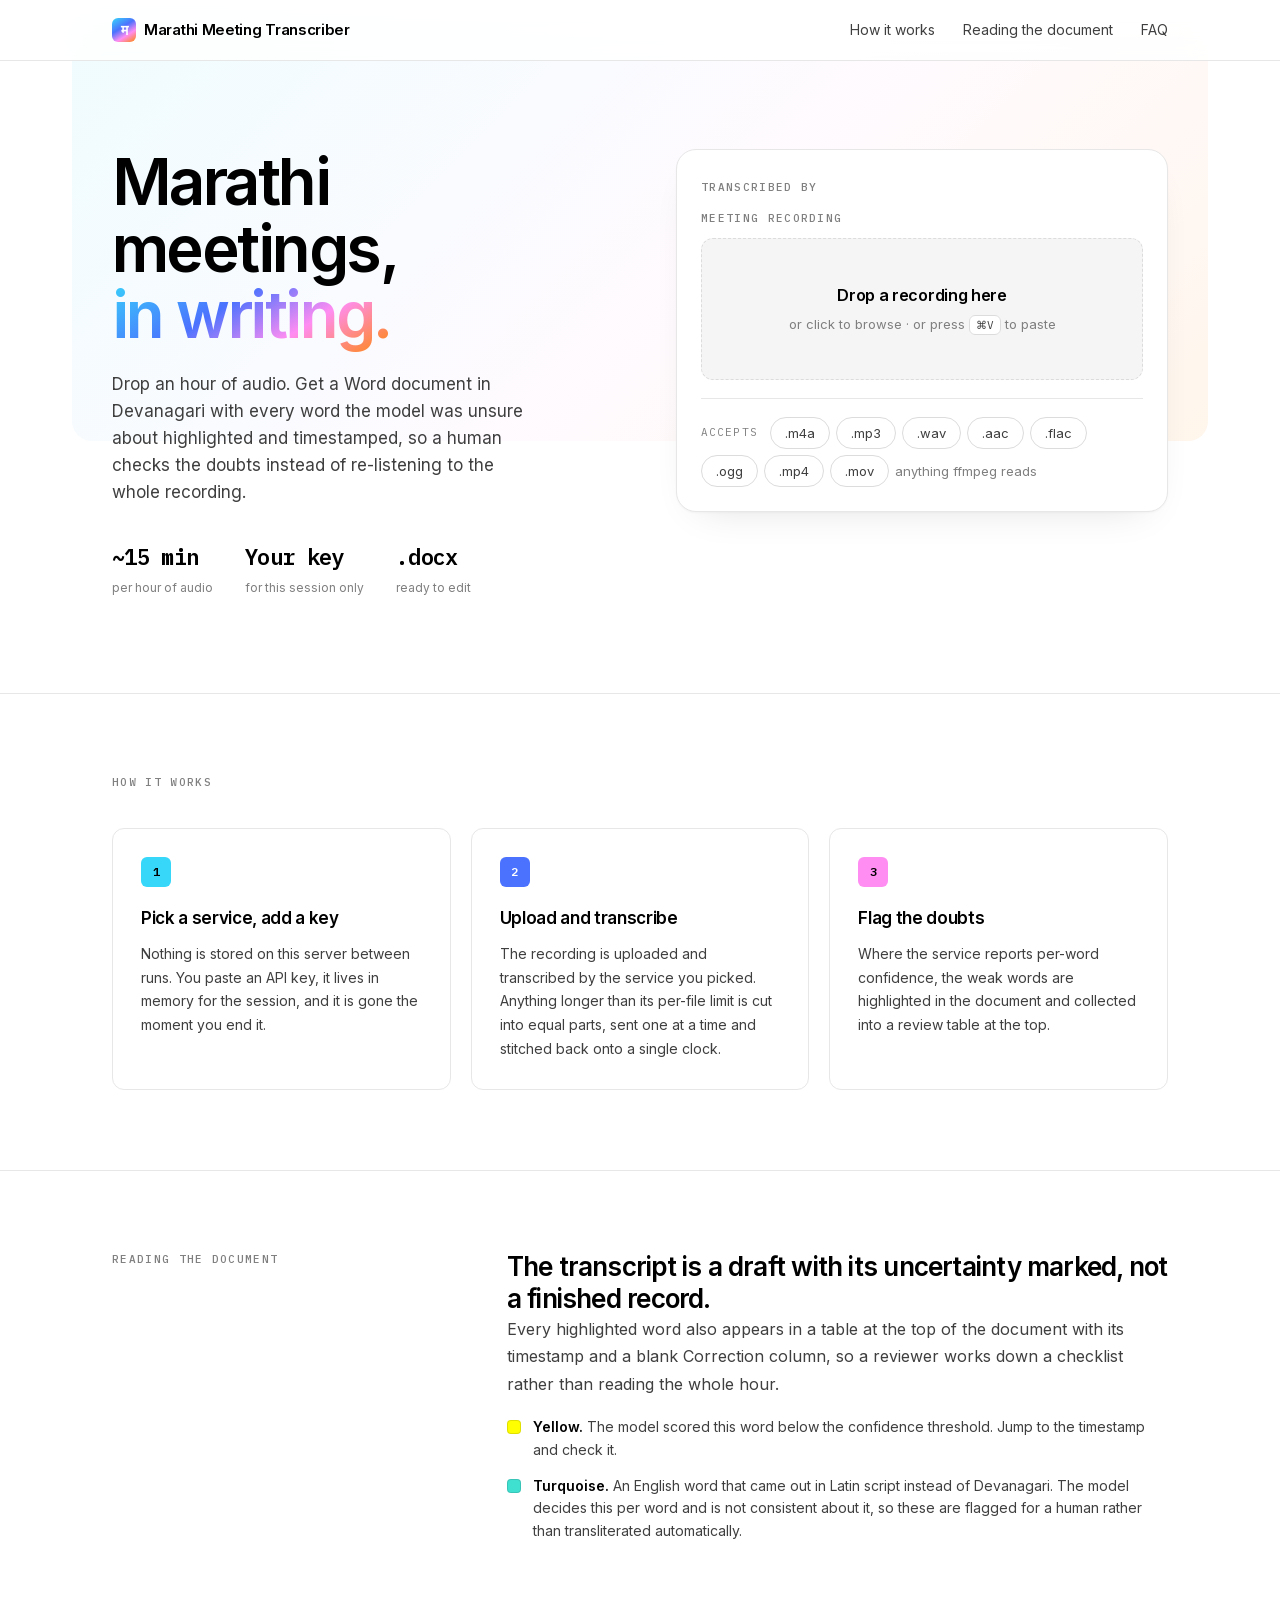
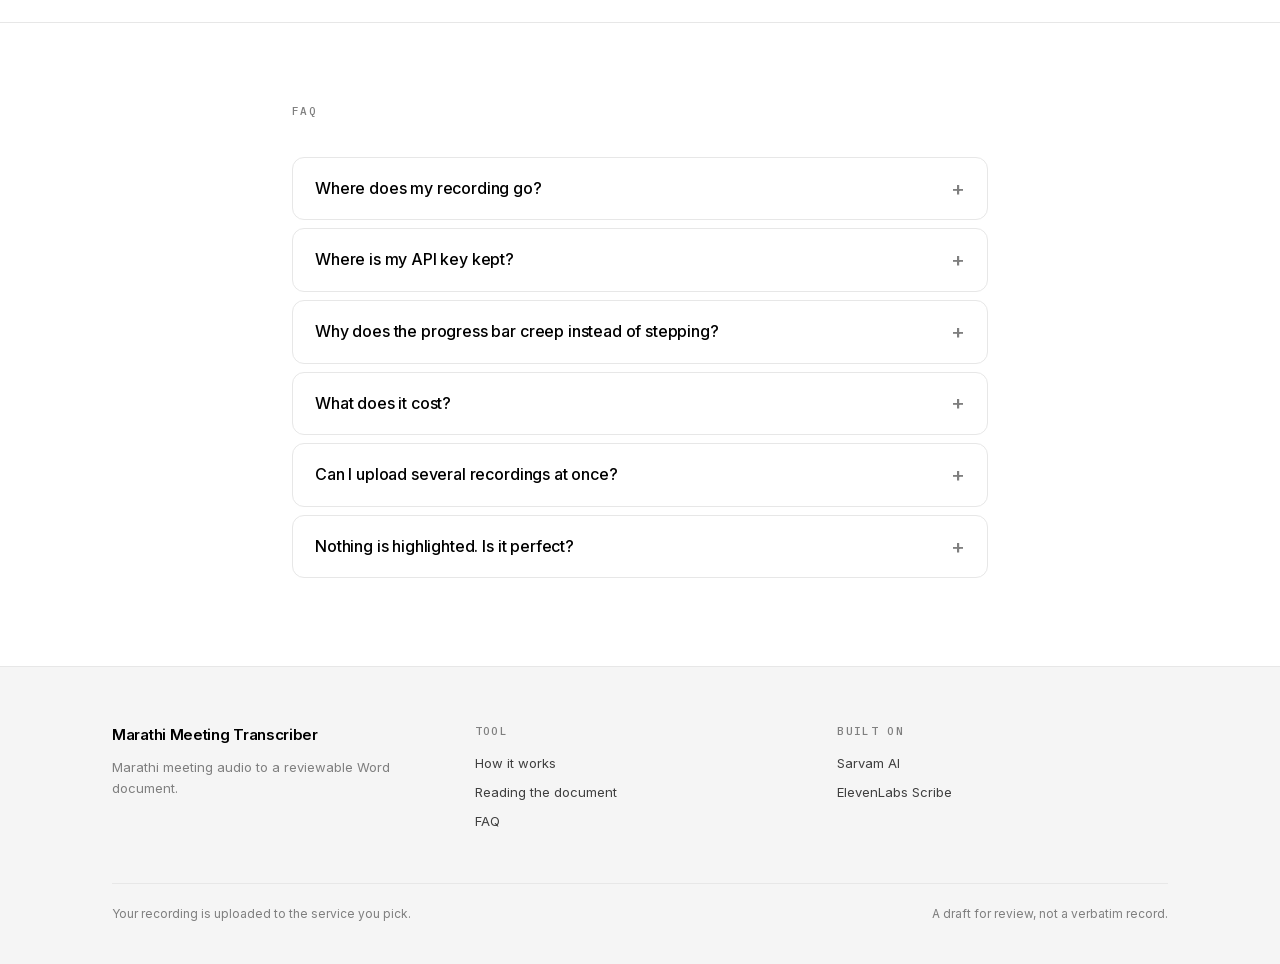
==== commit f4c5a40f: "Remove em dashes All 106 of them, rewritten rather than swapped for a hyphen: a parenthetical pair b" ====
--- a/static/index.html
+++ b/static/index.html
@@ -44,10 +44,10 @@
       <div class="session" id="session" hidden>
         <form id="session-form">
           <label class="label" for="api-key"><span id="key-for">API</span> key
-            &mdash; this session only</label>
+            for this session only</label>
           <input type="password" id="api-key" placeholder="paste it here" autocomplete="off" spellcheck="false" />
           <div id="balance-row" hidden>
-            <label class="label" for="balance">Credits left, &#8377; &mdash; optional</label>
+            <label class="label" for="balance">Credits left, &#8377; (optional)</label>
             <input type="number" id="balance" placeholder="100" min="0" step="0.01" />
           </div>
           <div class="session-row">
@@ -56,7 +56,7 @@
             <a class="session-keys" id="keys-link" rel="noopener" target="_blank">Get a key</a>
           </div>
           <p class="session-note">Held in this server&rsquo;s memory until you end the
-            session &mdash; never written to disk, never sent back to this page, never
+            session: never written to disk, never sent back to this page, never
             saved anywhere. Closing the tab does not end it; the <em>End session</em>
             button does.</p>
           <p class="session-err" id="session-err" hidden></p>
@@ -133,10 +133,10 @@
           rather than reading the whole hour.</p>
         <ul class="legend">
           <li id="legend-yellow"><span class="swatch yellow"></span>
-            <span><strong>Yellow</strong> &mdash; the model scored this word below the
+            <span><strong>Yellow.</strong> The model scored this word below the
               confidence threshold. Jump to the timestamp and check it.</span></li>
           <li><span class="swatch turq"></span>
-            <span><strong>Turquoise</strong> &mdash; an English word that came out in Latin
+            <span><strong>Turquoise.</strong> An English word that came out in Latin
               script instead of Devanagari. The model decides this per word and is not
               consistent about it, so these are flagged for a human rather than
               transliterated automatically.</span></li>
@@ -153,28 +153,28 @@
       <summary>Where does my recording go?</summary>
       <p id="faq-privacy">To the transcription service you selected, and nowhere else.
         This server keeps the upload only until the transcript is written, then deletes
-        it &mdash; but the copy the service received is not this server&rsquo;s to
+        it, but the copy the service received is not this server&rsquo;s to
         delete. Read their retention policy before sending anything sensitive.</p>
     </details>
     <details>
       <summary>Where is my API key kept?</summary>
       <p>In this server&rsquo;s memory, for the length of the session. It is never
         written to disk, never sent back to the page, and never included in any status
-        response. Ending the session &mdash; or restarting the server &mdash; erases it.
+        response. Ending the session, or restarting the server, erases it.
         Closing the tab does not: use the End session button.</p>
     </details>
     <details>
       <summary>Why does the progress bar creep instead of stepping?</summary>
       <p id="faq-progress">Because none of these services report progress. They accept a
         file and answer when they are finished. The bar is an estimate from how long the
-        job has been running against the length of the recording &mdash; shown with a
+        job has been running against the length of the recording, shown with a
         &ldquo;~&rdquo; because that is a guess, not a measurement. It eases toward the
         end and waits there until the transcript actually lands.</p>
     </details>
     <details>
       <summary>What does it cost?</summary>
       <p>Sarvam bills &#8377;30 per hour of audio, or &#8377;45 with speaker labels on,
-        counted per second from the moment a job starts &mdash; a run that fails or is
+        counted per second from the moment a job starts; a run that fails or is
         stopped is billed in full. ElevenLabs bills against your plan&rsquo;s quota. The
         meter above the drop zone counts what this session has spent.</p>
     </details>
@@ -185,7 +185,7 @@
     </details>
     <details>
       <summary>Nothing is highlighted. Is it perfect?</summary>
-      <p>Unlikely. On Sarvam nothing is ever highlighted &mdash; it reports no per-word
+      <p>Unlikely. On Sarvam nothing is ever highlighted, since it reports no per-word
         confidence, so the check never runs. Elsewhere it means the threshold is set too
         low for this audio. Treat an empty review table as a reason to spot-check, never
         as a clean bill of health.</p>
@@ -225,7 +225,7 @@
 const money = n => '₹' + Number(n).toFixed(2);
 
 // Which service transcribes, and on whose key. Every backend here is hosted, so the
-// page makes no promise about staying on this machine — what it does vary is the
+// page makes no promise about staying on this machine. What it does vary is the
 // service name and whether that service reports per-word confidence, because a page
 // that says "yellow means unsure" next to a backend with no confidence scores is
 // describing a check that never ran.
@@ -253,14 +253,14 @@
       + 'stitched back onto a single clock.';
     $('faq-privacy').textContent =
       `To ${o.name}, and nowhere else. This server keeps the upload only until the `
-      + 'transcript is written, then deletes it — but the copy '
+      + 'transcript is written, then deletes it, but the copy '
       + `${o.name} received is not this server’s to delete. Read their retention `
       + 'policy before sending anything sensitive.';
     $('legend-yellow').innerHTML = o.confidence
-      ? '<span class="swatch yellow"></span><span><strong>Yellow</strong> &mdash; the '
+      ? '<span class="swatch yellow"></span><span><strong>Yellow.</strong> The '
         + 'model scored this word below the confidence threshold. Jump to the timestamp '
         + 'and check it.</span>'
-      : '<span class="swatch yellow"></span><span><strong>Yellow</strong> &mdash; not used '
+      : '<span class="swatch yellow"></span><span><strong>Yellow.</strong> Not used '
         + `on this backend. ${o.repo} reports no per-word confidence, so the document `
         + 'cannot flag words the model was unsure of. Read the whole transcript.</span>';
     $('foot-blurb').textContent =
@@ -275,7 +275,7 @@
   // different privacy answer and a different story about confidence. That does not
   // fit on one line of a <select>.
   //
-  // Rebuilt only when the options themselves change — not on every selection and not
+  // Rebuilt only when the options themselves change, not on every selection and not
   // on every meter tick. Replacing the radio a keyboard user is standing on takes
   // their focus with it, and arrow-keying through the group then stops working.
   let rendered = null, rows = {};
@@ -343,14 +343,14 @@
           ? `${money(wallet.spent)} spent on ${wallet.name} this session`
           : `${money(wallet.remaining)} left · ${money(wallet.spent)} spent this session`;
       $('session-jobs').textContent = wallet.rate === null
-        ? 'billed against your plan — this server cannot read that balance'
+        ? 'billed against your plan; this server cannot read that balance'
         : wallet.jobs
           ? `${wallet.jobs} job(s) at ₹${wallet.rate}/hour of audio, billed from the moment each one starts`
           : `nothing sent yet · ₹${wallet.rate}/hour of audio`;
     }
   }
 
-  // Which backends the server will accept right now — a session key changes that
+  // Which backends the server will accept right now. A session key changes that
   // answer, so this is re-asked rather than read once at load.
   function refresh() {
     const s = store.get();
@@ -369,7 +369,7 @@
 
   // Only while there is a meter to read, and only often while it is actually moving:
   // spend changes when a job runs and at no other time. An idle page with no session
-  // asks nothing at all — that was the request-every-five-seconds in the server log.
+  // asks nothing at all, which was the request-every-five-seconds in the server log.
   let tick = 0;
   setInterval(() => {
     const busy = document.querySelector('.job.active');
@@ -381,7 +381,7 @@
     $('session-err').hidden = true;
     $('api-key').value = '';
     // the form is also shown because the selected backend has no key, and hiding it
-    // would leave nothing on screen — so go back to one that can actually run.
+    // would leave nothing on screen, so go back to one that can actually run.
     const usable = opts.find(o => o.ready);
     if (usable && !(current() || {}).ready) sessionStorage.setItem('asr', usable.id);
     paint();
@@ -473,7 +473,7 @@
 
 // None of these backends report progress: they take a file and answer when they are
 // done. So the bar is drawn from elapsed time against an estimate, easing toward 95%
-// and never arriving — a bar that hits 100% and sits there reads as a hang. Real
+// and never arriving. A bar that hits 100% and sits there reads as a hang. Real
 // progress, which a split job reports once per finished part, always wins over it.
 // ponytail: one flat rate for every service. Measure per-backend if it ever matters.
 function guess(j, ahead) {
@@ -595,7 +595,7 @@
     seen.add(id);
     poll(id, li, ui);
   };
-  xhr.onerror = () => fail('Upload failed — is the server still running?');
+  xhr.onerror = () => fail('Upload failed. Is the server still running?');
   const fd = new FormData();
   fd.append('file', file);
   fd.append('asr', asr);
@@ -613,10 +613,10 @@
   const of = part ? ' · ' + part : '';
   if (stage === 'uploading') return `Uploading ${part ? '' : mb(j.size || 0) + ' '}to ${svc}${of}`;
   if (stage === 'waiting') return `Transcribing at ${svc}${of}`;
-  if (stage === 'splitting') return `Too long for one ${svc} job — splitting it up`;
+  if (stage === 'splitting') return `Too long for one ${svc} job, splitting it up`;
   if (stage === 'preparing') return 'Reading the recording';
   if (stage === 'transcribing') return `Transcribing at ${svc}${of}`;
-  if (stage === 'queued') return j.ahead ? `Queued — ${j.ahead} ahead` : 'Starting';
+  if (stage === 'queued') return j.ahead ? `Queued, ${j.ahead} ahead` : 'Starting';
   return 'Working';
 }
 
@@ -636,7 +636,7 @@
     if (j.status === 'done') {
       ui.at(1);
       ui.msg.textContent = j.elapsed && j.audio
-        ? `Done in ${clock(j.elapsed)} — ${Math.max(1, Math.round(j.audio / j.elapsed))}× faster than listening`
+        ? `Done in ${clock(j.elapsed)}, ${Math.max(1, Math.round(j.audio / j.elapsed))}× faster than listening`
         : 'Done';
       const row = document.createElement('div');
       row.className = 'done-row';
@@ -652,7 +652,7 @@
       };
       chip('low', j.low_confidence, 'unsure');
       chip('latin', j.latin_script, 'in latin');
-      if (!flags.children.length) flags.textContent = 'Nothing flagged — spot-check it anyway.';
+      if (!flags.children.length) flags.textContent = 'Nothing flagged. Spot-check it anyway.';
       li.appendChild(row);
       return ui.settle();
     }
@@ -664,7 +664,7 @@
     ui.msg.textContent = stageText(j);
     setTimeout(() => poll(id, li, ui), POLL_MS);
   }).catch(e => e.message === 'gone'
-    ? ui.fail('Lost — the server restarted. Upload it again.')
+    ? ui.fail('Lost. The server restarted, so upload it again.')
     : setTimeout(() => poll(id, li, ui), 5000));
 }
 </script>
--- a/static/portal.css
+++ b/static/portal.css
@@ -70,7 +70,7 @@
 }
 
 /* Stop / clear. One control per card: it stops a running job, and removes a
-   finished one — same button, because "stop" and "get this off my screen" are the
+   finished one, same button, because "stop" and "get this off my screen" are the
    same intent at different moments. */
 .job .x { flex-shrink:0; margin-left:4px; width:22px; height:22px; padding:0; line-height:1;
   font-size:16px; border:1px solid transparent; border-radius:var(--r-sm); cursor:pointer;
@@ -89,7 +89,7 @@
 
 /* [hidden] is a UA rule of specificity zero, and every component below sets
    display on a class. Without this, a class rule wins and the element stays on
-   screen with its `hidden` attribute set — which is how "End session" greeted you
+   screen with its `hidden` attribute set, which is how "End session" greeted you
    before you had started one. One line, and every hidden thing here obeys. */
 [hidden] { display:none !important; }
 
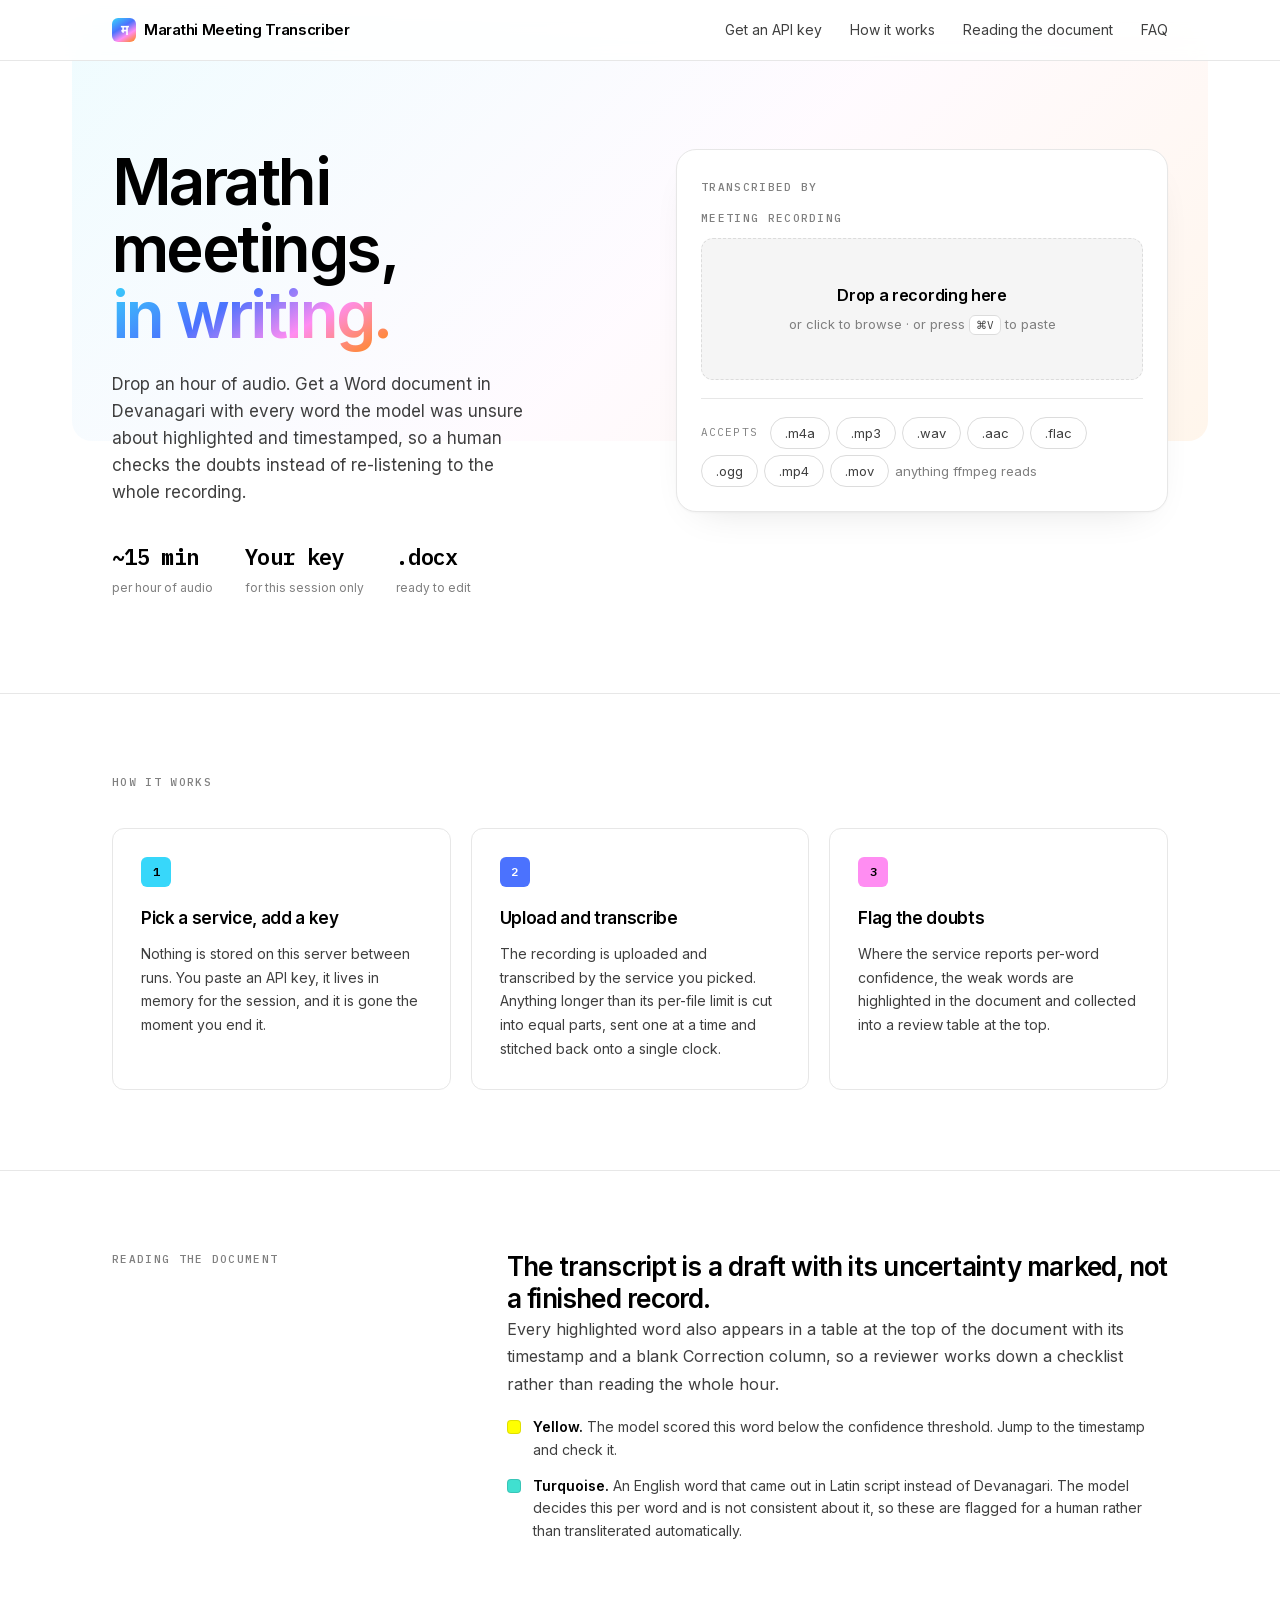
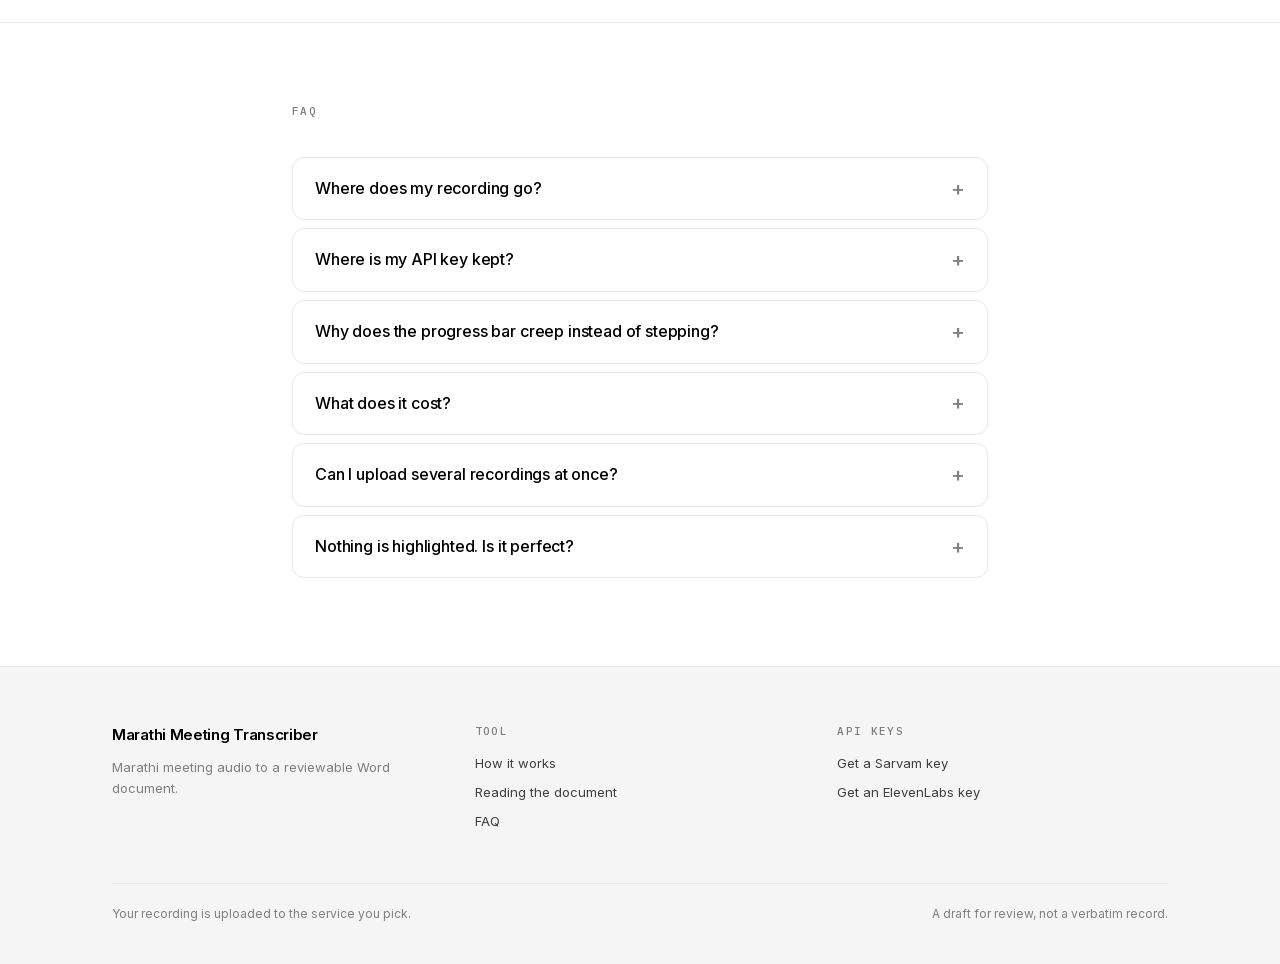
==== commit ccc35910: "Add API key guides, and take the screenshots full page Getting a key is the one step this app cannot" ====
--- a/static/index.html
+++ b/static/index.html
@@ -16,6 +16,7 @@
   <div class="wrap">
     <a class="brand" href="/"><span class="mark">म</span> Marathi Meeting Transcriber</a>
     <nav>
+      <a href="/help/sarvam-api-key">Get an API key</a>
       <a href="#how">How it works</a>
       <a href="#review">Reading the document</a>
       <a href="#faq">FAQ</a>
@@ -207,9 +208,9 @@
         <a href="#faq">FAQ</a>
       </div>
       <div>
-        <span class="label">Built on</span>
-        <a href="https://docs.sarvam.ai/" rel="noopener" target="_blank">Sarvam AI</a>
-        <a href="https://elevenlabs.io/docs" rel="noopener" target="_blank">ElevenLabs Scribe</a>
+        <span class="label">API keys</span>
+        <a href="/help/sarvam-api-key">Get a Sarvam key</a>
+        <a href="/help/elevenlabs-api-key">Get an ElevenLabs key</a>
       </div>
     </div>
     <div class="foot-base">
@@ -332,7 +333,7 @@
                                                    : 'your ElevenLabs API key';
       $('balance-row').hidden = !o.rate;  // no rupee rate, nothing to subtract from
       $('keys-link').href = o.keys;
-      $('keys-link').textContent = `Get a ${o.name} key ↗`;
+      $('keys-link').textContent = `How to get a ${o.name} key ↗`;
     }
 
     $('session-live').hidden = !wallet;
--- a/static/portal.css
+++ b/static/portal.css
@@ -161,3 +161,76 @@
 @media (prefers-reduced-motion:reduce) {
   .job .bar i, .job .bar i.creep { transition:none; }
 }
+
+/* API key guides. Long-form pages that exist to be read and to be found, so the
+   prose gets a measure and the steps get numbers. */
+.guide { max-width:760px; margin:0 auto; padding:56px 0 8px; }
+.guide .crumb { font-family:var(--font-mono); font-size:11px; letter-spacing:.08em;
+  text-transform:uppercase; color:var(--ink-3); margin:0 0 20px; }
+.guide .crumb a { color:var(--ink-3); }
+.guide .crumb a:hover { color:var(--ink); }
+.guide h1 { font-size:clamp(32px, 4.4vw, 46px); font-weight:600; letter-spacing:-.035em;
+  line-height:1.08; margin:0 0 20px; color:var(--ink); }
+.guide .lede { font-size:17px; line-height:1.65; color:var(--ink-2); margin:0 0 36px; }
+.guide h2 { font-size:24px; font-weight:600; letter-spacing:-.025em; color:var(--ink);
+  margin:52px 0 18px; scroll-margin-top:76px; }
+.guide p { font-size:15px; line-height:1.75; color:var(--ink-2); margin:0 0 14px; }
+.guide code { font-family:var(--font-mono); font-size:.88em; padding:2px 6px;
+  border-radius:var(--r-sm); background:var(--bg-alt); color:var(--ink); }
+.guide strong { color:var(--ink); font-weight:600; }
+
+/* At a glance. A definition list, because that is what it is. */
+.facts { display:grid; grid-template-columns:repeat(auto-fit, minmax(210px, 1fr)); gap:1px;
+  margin:0 0 12px; padding:1px; border-radius:var(--r-md); background:var(--line);
+  overflow:hidden; }
+.fact { padding:13px 16px; background:var(--bg); }
+.fact dt { font-family:var(--font-mono); font-size:10px; letter-spacing:.1em;
+  text-transform:uppercase; color:var(--ink-3); margin-bottom:5px; }
+.fact dd { margin:0; font-size:13.5px; line-height:1.5; color:var(--ink); }
+.fact dd code { font-size:12.5px; padding:1px 5px; }
+
+.gsteps { counter-reset:gstep; list-style:none; margin:0; padding:0; }
+.gstep { counter-increment:gstep; position:relative; padding:0 0 26px 54px; }
+.gstep::before { content:counter(gstep); position:absolute; left:0; top:0;
+  display:grid; place-items:center; width:32px; height:32px; border-radius:var(--r-sm);
+  font-family:var(--font-mono); font-size:14px; font-weight:600;
+  background:var(--bg-alt); border:1px solid var(--line); color:var(--ink); }
+/* the rail joins the numbers into one path; the last step has nothing to join to */
+.gstep::after { content:""; position:absolute; left:16px; top:38px; bottom:6px;
+  width:1px; background:var(--line); }
+.gstep:last-child::after { display:none; }
+.gstep h3 { font-size:17px; font-weight:600; letter-spacing:-.02em; color:var(--ink);
+  margin:5px 0 10px; }
+.gstep p:last-child { margin-bottom:0; }
+
+.snippet-label { font-family:var(--font-mono); font-size:10px !important;
+  letter-spacing:.1em; text-transform:uppercase; color:var(--ink-3);
+  margin:22px 0 8px !important; }
+pre.snippet { margin:0; padding:16px 18px; overflow-x:auto; border:1px solid var(--line);
+  border-radius:var(--r-md); background:var(--bg-alt); }
+pre.snippet code { font-family:var(--font-mono); font-size:12.5px; line-height:1.7;
+  padding:0; background:none; color:var(--ink-2); white-space:pre; }
+
+.watch { list-style:none; margin:0; padding:0; display:grid; gap:12px; }
+.watch li { padding:15px 18px; font-size:14.5px; line-height:1.65; color:var(--ink-2);
+  border:1px solid var(--line); border-left:3px solid var(--orange);
+  border-radius:var(--r-md); background:var(--bg-alt); }
+
+.guide-cta { max-width:760px; margin:0 auto; display:flex; align-items:center; gap:24px;
+  flex-wrap:wrap; padding:26px 28px; border:1px solid var(--line);
+  border-radius:var(--r-lg); background:var(--wash); }
+.guide-cta > div { flex:1; min-width:200px; }
+.guide-cta strong { display:block; font-size:16px; color:var(--ink); margin-bottom:4px; }
+.guide-cta p { margin:0; font-size:14px; line-height:1.6; color:var(--ink-2); }
+.guide-note { max-width:760px; margin:18px auto 64px; font-size:12.5px; line-height:1.6;
+  color:var(--ink-3); }
+
+@media (max-width:48rem) {
+  .guide { padding-top:36px; }
+  .gstep { padding-left:44px; }
+  .guide-cta .button { width:100%; text-align:center; }
+}
+
+/* The FAQ band runs full width like the rest of the site, but its questions belong
+   to the article above it, so they keep the article's measure. */
+.guide-faq details { max-width:760px; margin-left:auto; margin-right:auto; }
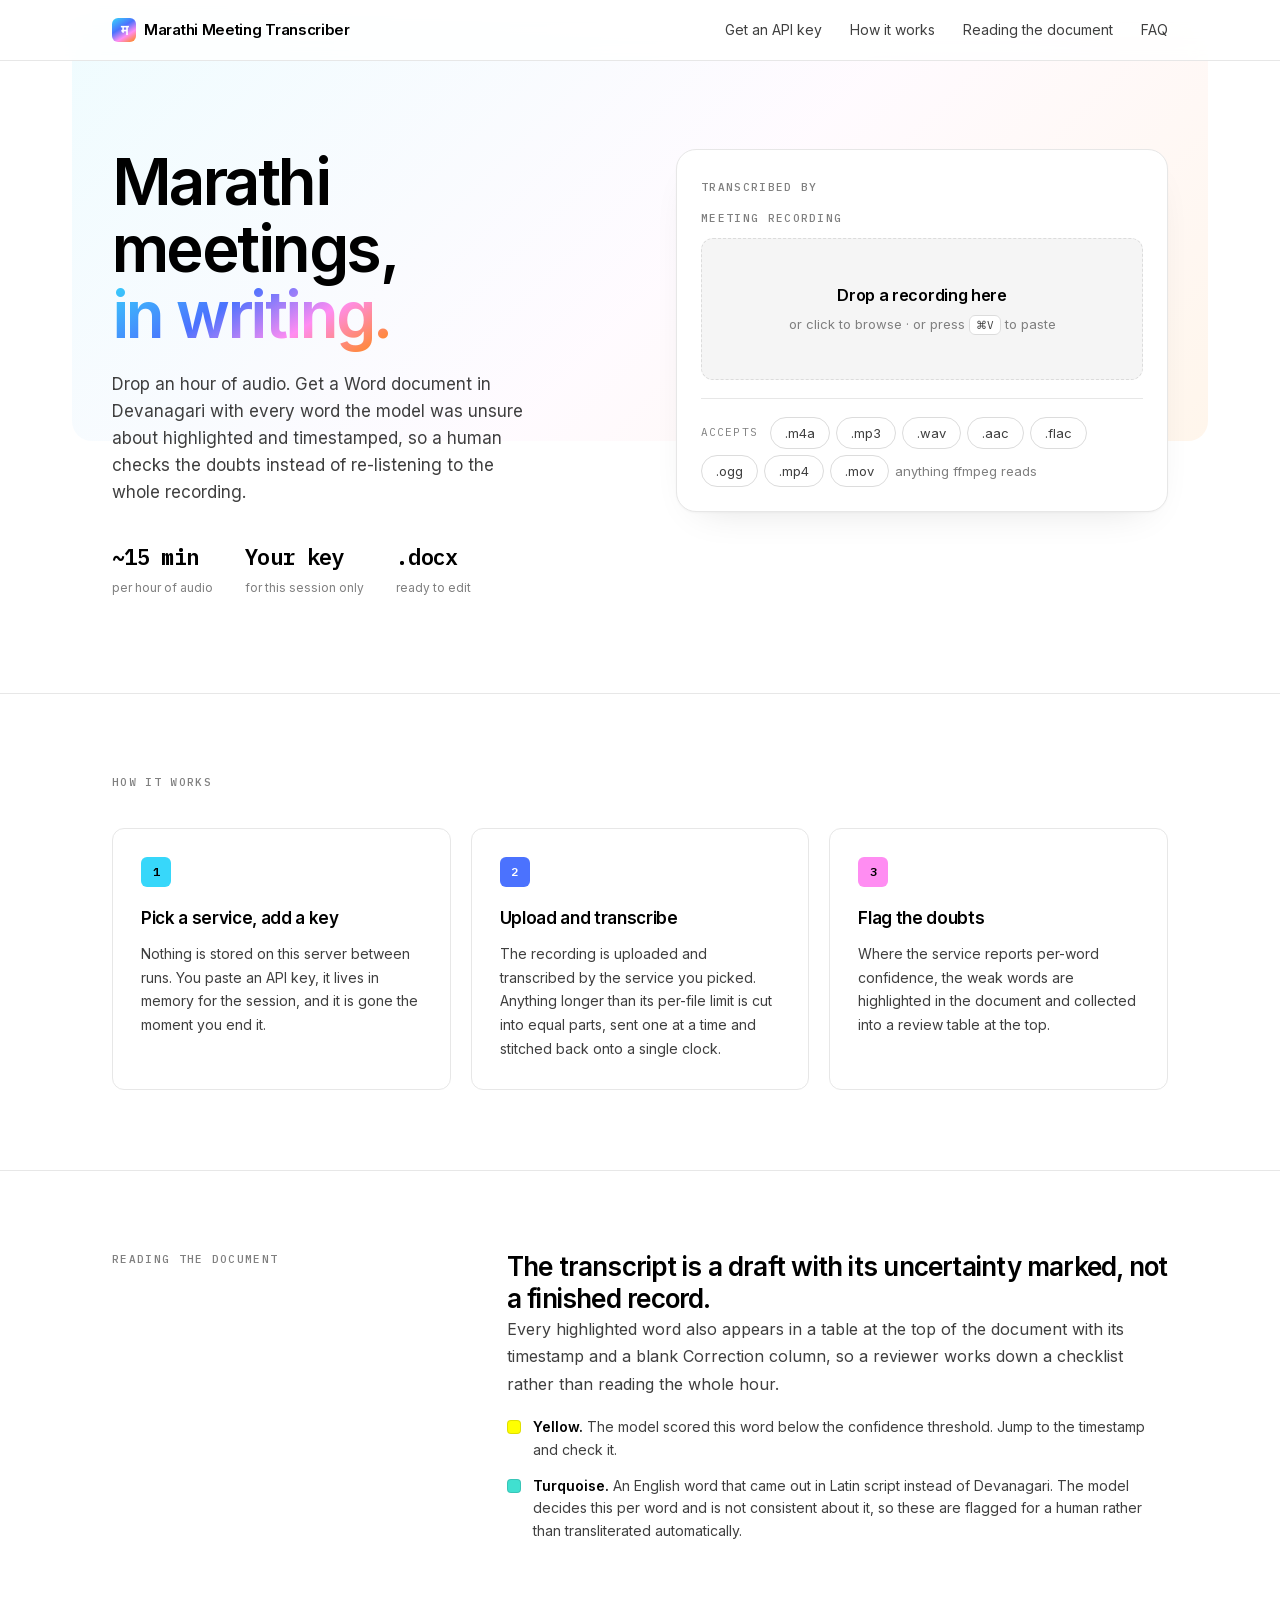
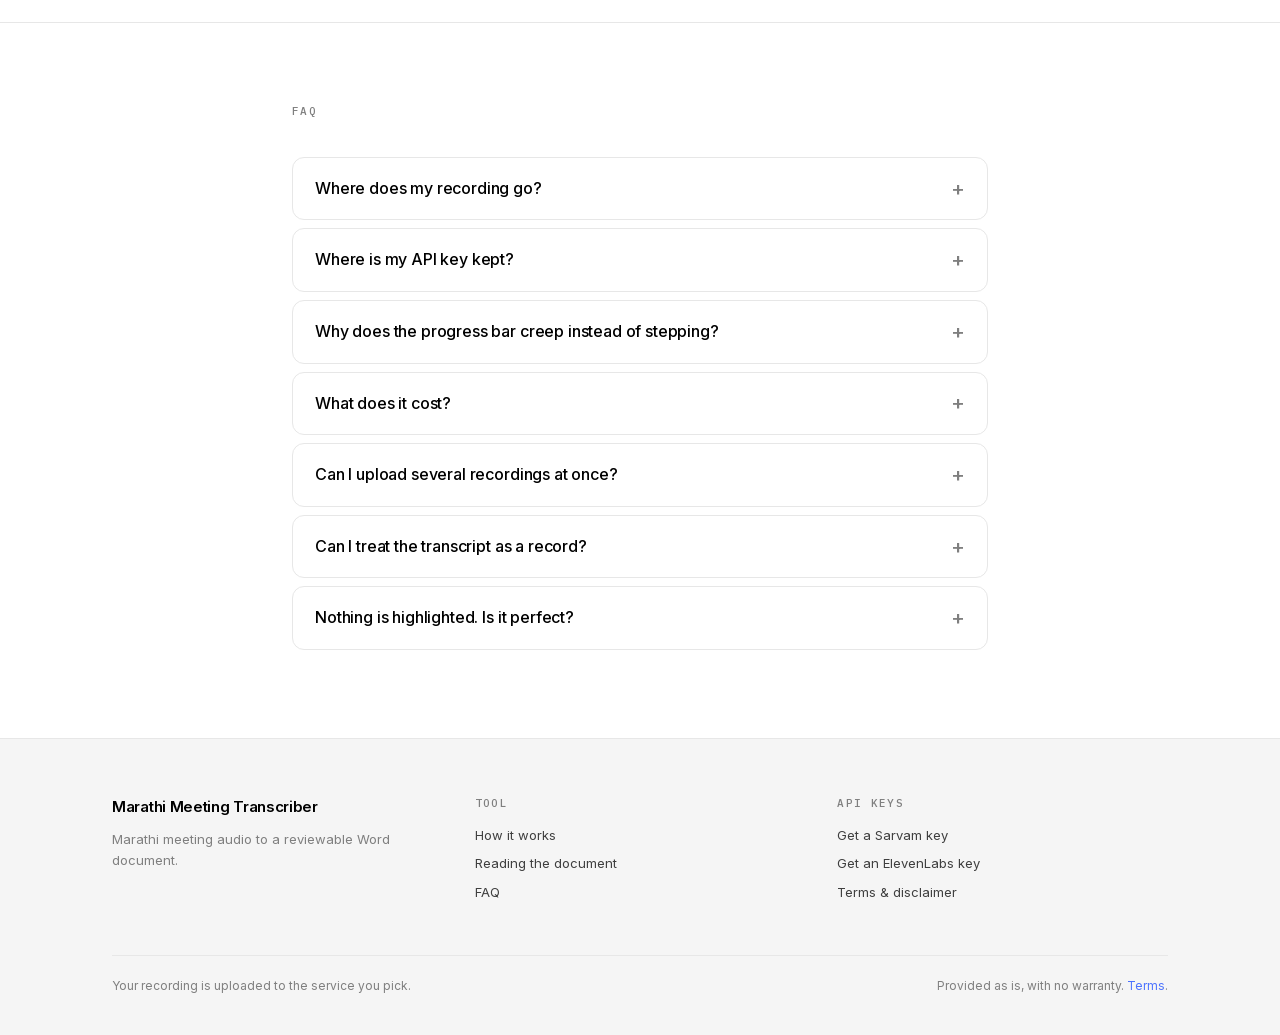
==== commit c1d0b7da: "Canonical links behind SITE_URL, and terms with the disclaimer Canonical, og:url, sitemap.xml and th" ====
--- a/static/index.html
+++ b/static/index.html
@@ -3,6 +3,7 @@
 <head>
   <meta charset="utf-8" />
   <meta name="viewport" content="width=device-width, initial-scale=1" />
+  <!--canonical-->
   <title>Marathi Meeting Transcriber</title>
   <meta name="description" content="Turn Marathi meeting recordings into a Word document, with every uncertain word highlighted and timestamped for review." />
   <link rel="stylesheet" href="/static/fonts.css" />
@@ -185,6 +186,13 @@
         job rather than all of them.</p>
     </details>
     <details>
+      <summary>Can I treat the transcript as a record?</summary>
+      <p>No. It is an unverified machine-generated draft: speech recognition makes
+        mistakes and makes them confidently, and speaker labels are statistical
+        guesses. Read it and correct it before it is used for anything that matters,
+        and see the <a href="/terms">terms and disclaimer</a>.</p>
+    </details>
+    <details>
       <summary>Nothing is highlighted. Is it perfect?</summary>
       <p>Unlikely. On Sarvam nothing is ever highlighted, since it reports no per-word
         confidence, so the check never runs. Elsewhere it means the threshold is set too
@@ -211,11 +219,12 @@
         <span class="label">API keys</span>
         <a href="/help/sarvam-api-key">Get a Sarvam key</a>
         <a href="/help/elevenlabs-api-key">Get an ElevenLabs key</a>
+        <a href="/terms">Terms &amp; disclaimer</a>
       </div>
     </div>
     <div class="foot-base">
       <span id="foot-claim">Your recording is uploaded to the service you pick.</span>
-      <span>A draft for review, not a verbatim record.</span>
+      <span>Provided as is, with no warranty. <a href="/terms">Terms</a>.</span>
     </div>
   </div>
 </footer>
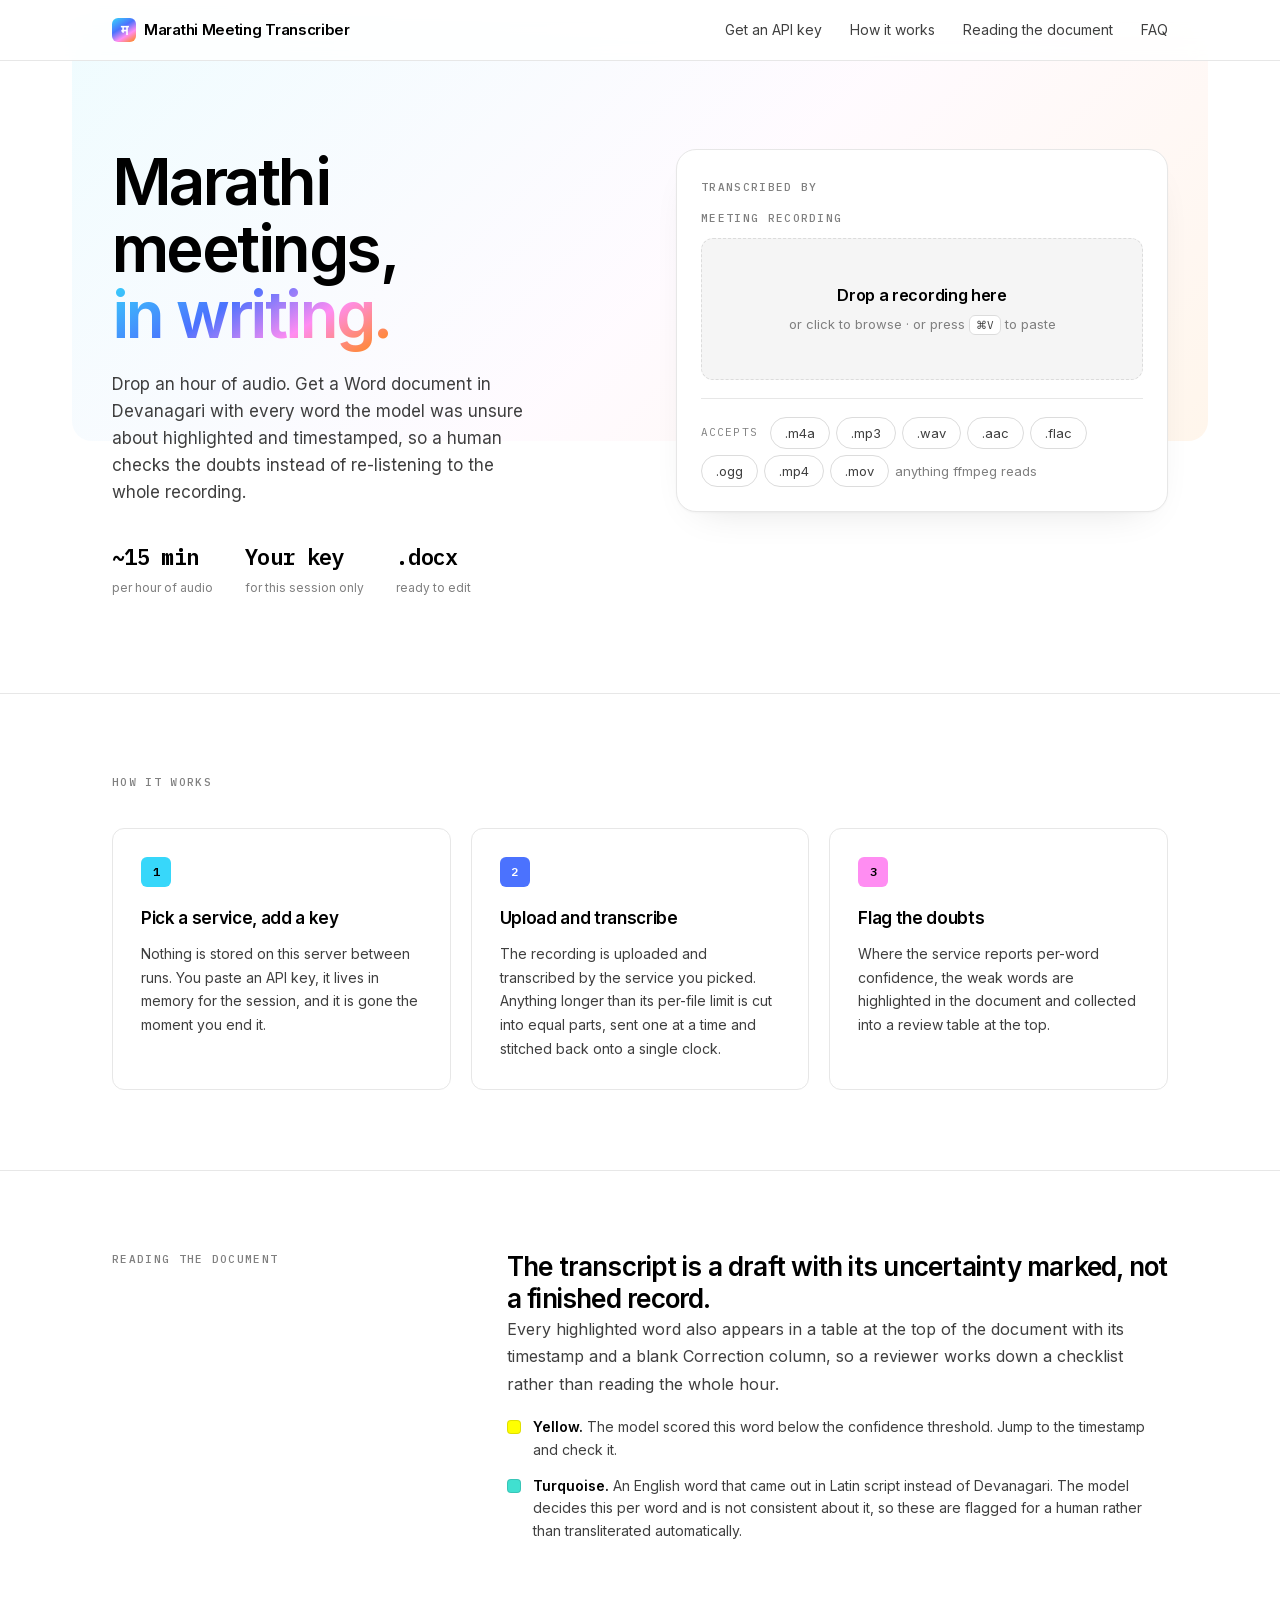
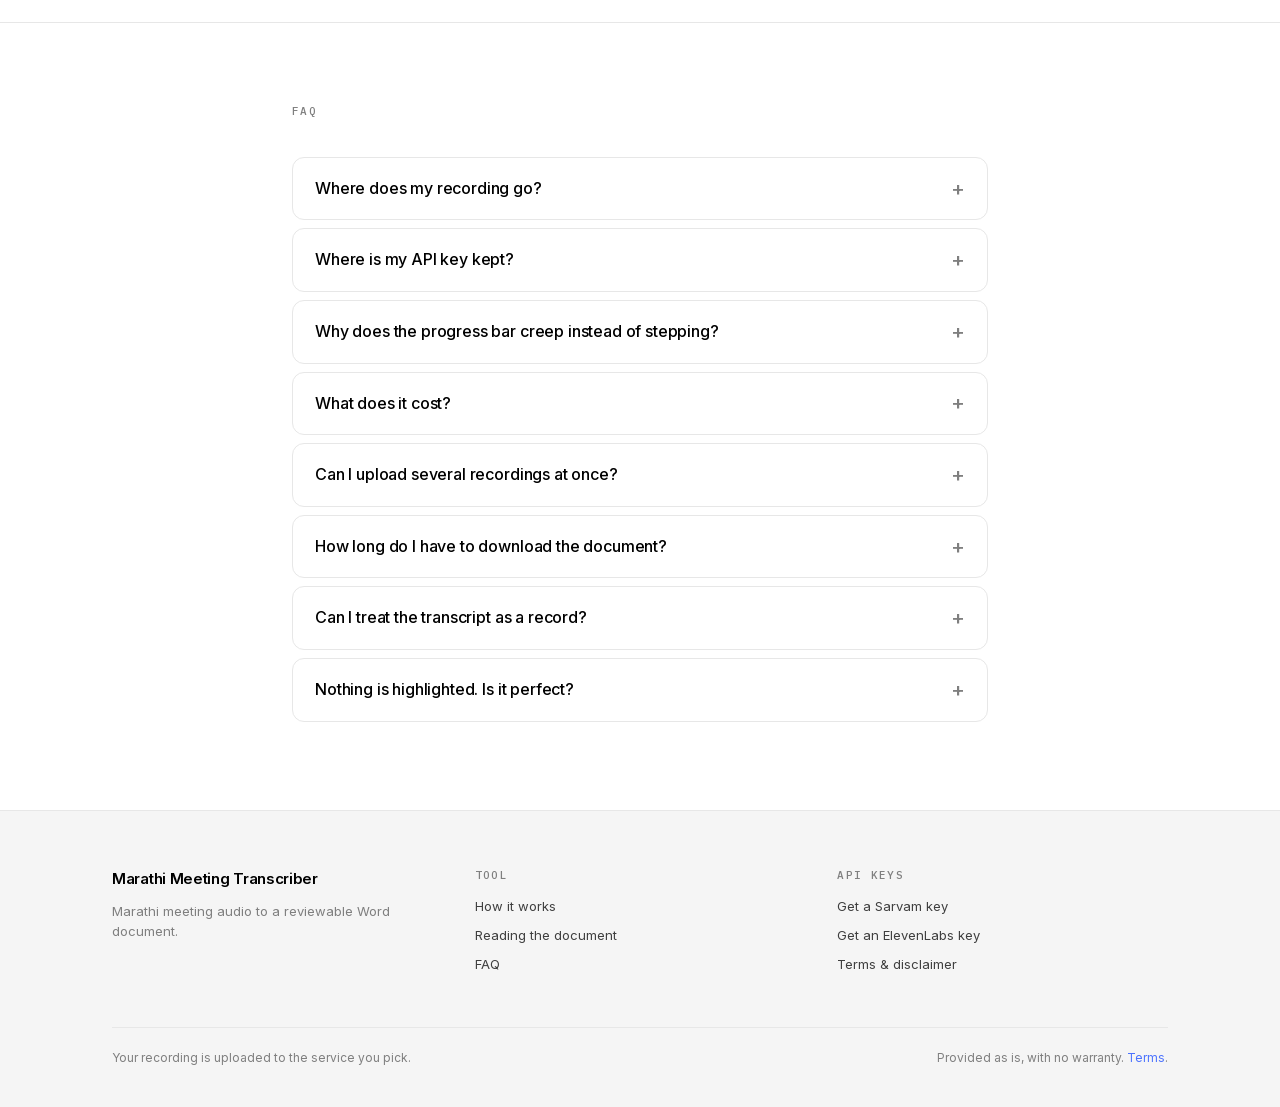
==== commit 4958f839: "Re-encode every upload, and give the document a real expiry _encode() now runs on every upload, not " ====
--- a/static/index.html
+++ b/static/index.html
@@ -186,6 +186,15 @@
         job rather than all of them.</p>
     </details>
     <details>
+      <summary>How long do I have to download the document?</summary>
+      <p id="faq-ttl">Thirty minutes from the moment it is ready. The card counts down,
+        and when it reaches zero the file is deleted from the server for good. This is
+        not a storage service: the transcript is your meeting, and keeping it any
+        longer than it takes you to collect it would be a liability rather than a
+        feature. Nothing is backed up, and a server restart erases everything
+        immediately. Download it, then close the tab.</p>
+    </details>
+    <details>
       <summary>Can I treat the transcript as a record?</summary>
       <p>No. It is an unverified machine-generated draft: speech recognition makes
         mistakes and makes them confidently, and speaker labels are statistical
@@ -230,6 +239,24 @@
 </footer>
 
 <script>
+// Who this browser is, as far as the server is concerned. localStorage rather than
+// sessionStorage so a reload still finds the jobs it started. It is not a secret and
+// not a login: it is what stops a shared deployment showing one visitor another
+// visitor's meeting filenames and handing over their transcripts.
+const CLIENT = (() => {
+  try {
+    let id = localStorage.getItem('client');
+    if (!id) localStorage.setItem('client', id = crypto.randomUUID());
+    return id;
+  } catch (e) {
+    // private mode, or storage blocked. A per-tab id still isolates this visitor
+    // from every other one; it just forgets its jobs on reload.
+    return crypto.randomUUID();
+  }
+})();
+const q = (path, extra) => path + (path.includes('?') ? '&' : '?')
+  + 'client=' + encodeURIComponent(CLIENT) + (extra || '');
+
 const mb = n => n > 1073741824 ? (n / 1073741824).toFixed(1) + ' GB'
                                : Math.max(1, Math.round(n / 1048576)) + ' MB';
 const money = n => '₹' + Number(n).toFixed(2);
@@ -480,6 +507,24 @@
   : s.toFixed(1) + 's';
 
 const POLL_MS = 2000;
+const mmss = s => Math.floor(s / 60) + ':' + String(Math.floor(s % 60)).padStart(2, '0');
+
+// The document is deleted when its window runs out, so the card counts down to it.
+// One interval for every card: a timer per card is a timer to leak. Each countdown
+// carries its own deadline, seeded from the server's own clock, so the page never
+// has to agree with the server about what time it is.
+setInterval(() => {
+  document.querySelectorAll('[data-deadline]').forEach(el => {
+    const left = Math.round((+el.dataset.deadline - Date.now()) / 1000);
+    if (left > 0) return void (el.textContent = 'Download within ' + mmss(left));
+    const row = el.closest('.done-row');
+    el.textContent = 'Expired and deleted from the server.';
+    el.classList.add('gone');
+    delete el.dataset.deadline;
+    const link = row && row.querySelector('a.button');
+    if (link) link.remove();
+  });
+}, 1000);
 
 // None of these backends report progress: they take a file and answer when they are
 // done. So the bar is drawn from elapsed time against an estimate, easing toward 95%
@@ -535,7 +580,7 @@
     // than watching a row vanish and wondering whether money is still being spent.
     x.disabled = true;
     msg.textContent = 'Stopping…';
-    fetch('/cancel/' + id, { method: 'POST' })
+    fetch(q('/cancel/' + id), { method: 'POST' })
       .catch(() => {})
       .then(() => { x.disabled = false; });
   };
@@ -547,7 +592,7 @@
 function removeCard(li, id) {
   const done = () => { li.remove(); if (id) seen.delete(id); refreshHead(); };
   if (!id) return done();
-  fetch('/jobs/' + id, { method: 'DELETE' }).catch(() => {}).then(done);
+  fetch(q('/jobs/' + id), { method: 'DELETE' }).catch(() => {}).then(done);
 }
 
 function refreshHead() {
@@ -556,7 +601,7 @@
 }
 
 document.getElementById('clear-done').onclick = () => {
-  fetch('/jobs/clear', { method: 'POST' }).catch(() => {}).then(() => {
+  fetch(q('/jobs/clear'), { method: 'POST' }).catch(() => {}).then(() => {
     jobs.querySelectorAll('.job.settled').forEach(li => {
       if (li.dataset.id) seen.delete(li.dataset.id);
       li.remove();
@@ -568,7 +613,7 @@
 // Jobs live on the server, not in this tab: pick up anything already running,
 // whether this page started it, an earlier page load did, or something else did.
 (function discover() {
-  fetch('/jobs').then(r => r.json()).then(list => {
+  fetch(q('/jobs')).then(r => r.json()).then(list => {
     list.forEach(j => {
       if (seen.has(j.id)) return;
       seen.add(j.id);
@@ -609,6 +654,7 @@
   const fd = new FormData();
   fd.append('file', file);
   fd.append('asr', asr);
+  fd.append('client', CLIENT);
   const token = engine.token();
   if (token) fd.append('session', token);
   xhr.send(fd);
@@ -631,12 +677,19 @@
 }
 
 function poll(id, li, ui) {
-  fetch('/status/' + id).then(r => {
+  fetch(q('/status/' + id)).then(r => {
     // Jobs live in the server's memory, so a restart forgets them. Say so once
     // instead of polling a 404 forever.
     if (r.status === 404) throw new Error('gone');
     return r.json();
   }).then(j => {
+    if (j.status === 'expired') {
+      ui.at(1);
+      ui.msg.textContent = 'Document expired and was deleted. Upload again to remake it.';
+      ui.pct.textContent = '';
+      li.classList.add('stopped');
+      return ui.settle();
+    }
     if (j.status === 'error') return ui.fail(j.error);
     if (j.status === 'cancelled') {
       ui.at(0); ui.msg.textContent = 'Stopped'; ui.pct.textContent = '';
@@ -651,7 +704,7 @@
       const row = document.createElement('div');
       row.className = 'done-row';
       row.innerHTML = `<div class="flags"></div>
-        <a class="button" href="/download/${id}">Download .docx</a>`;
+        <a class="button" href="${q(`/download/${id}`)}">Download .docx</a>`;
       const flags = row.querySelector('.flags');
       const chip = (cls, n, label) => {
         if (!n) return;
@@ -663,6 +716,14 @@
       chip('low', j.low_confidence, 'unsure');
       chip('latin', j.latin_script, 'in latin');
       if (!flags.children.length) flags.textContent = 'Nothing flagged. Spot-check it anyway.';
+      if (j.expires_in != null) {
+        const warn = document.createElement('span');
+        warn.className = 'expiry';
+        warn.dataset.deadline = Date.now() + j.expires_in * 1000;
+        warn.textContent = 'Download within ' + mmss(j.expires_in);
+        warn.title = `Kept for ${Math.round((j.ttl || 1800) / 60)} minutes, then deleted`;
+        flags.appendChild(warn);
+      }
       li.appendChild(row);
       return ui.settle();
     }
--- a/static/portal.css
+++ b/static/portal.css
@@ -234,3 +234,11 @@
 /* The FAQ band runs full width like the rest of the site, but its questions belong
    to the article above it, so they keep the article's measure. */
 .guide-faq details { max-width:760px; margin-left:auto; margin-right:auto; }
+
+/* The download window. Sits with the flag chips, counts down, and turns into a
+   plain statement of fact when it runs out. */
+.job .expiry { font-family:var(--font-mono); font-size:11px; letter-spacing:.04em;
+  padding:5px 11px; border-radius:var(--r-pill); background:var(--no-bg);
+  color:var(--no-ink); }
+.job .expiry.gone { background:none; padding-left:0; color:var(--ink-3);
+  letter-spacing:0; font-family:var(--font); font-size:12.5px; }
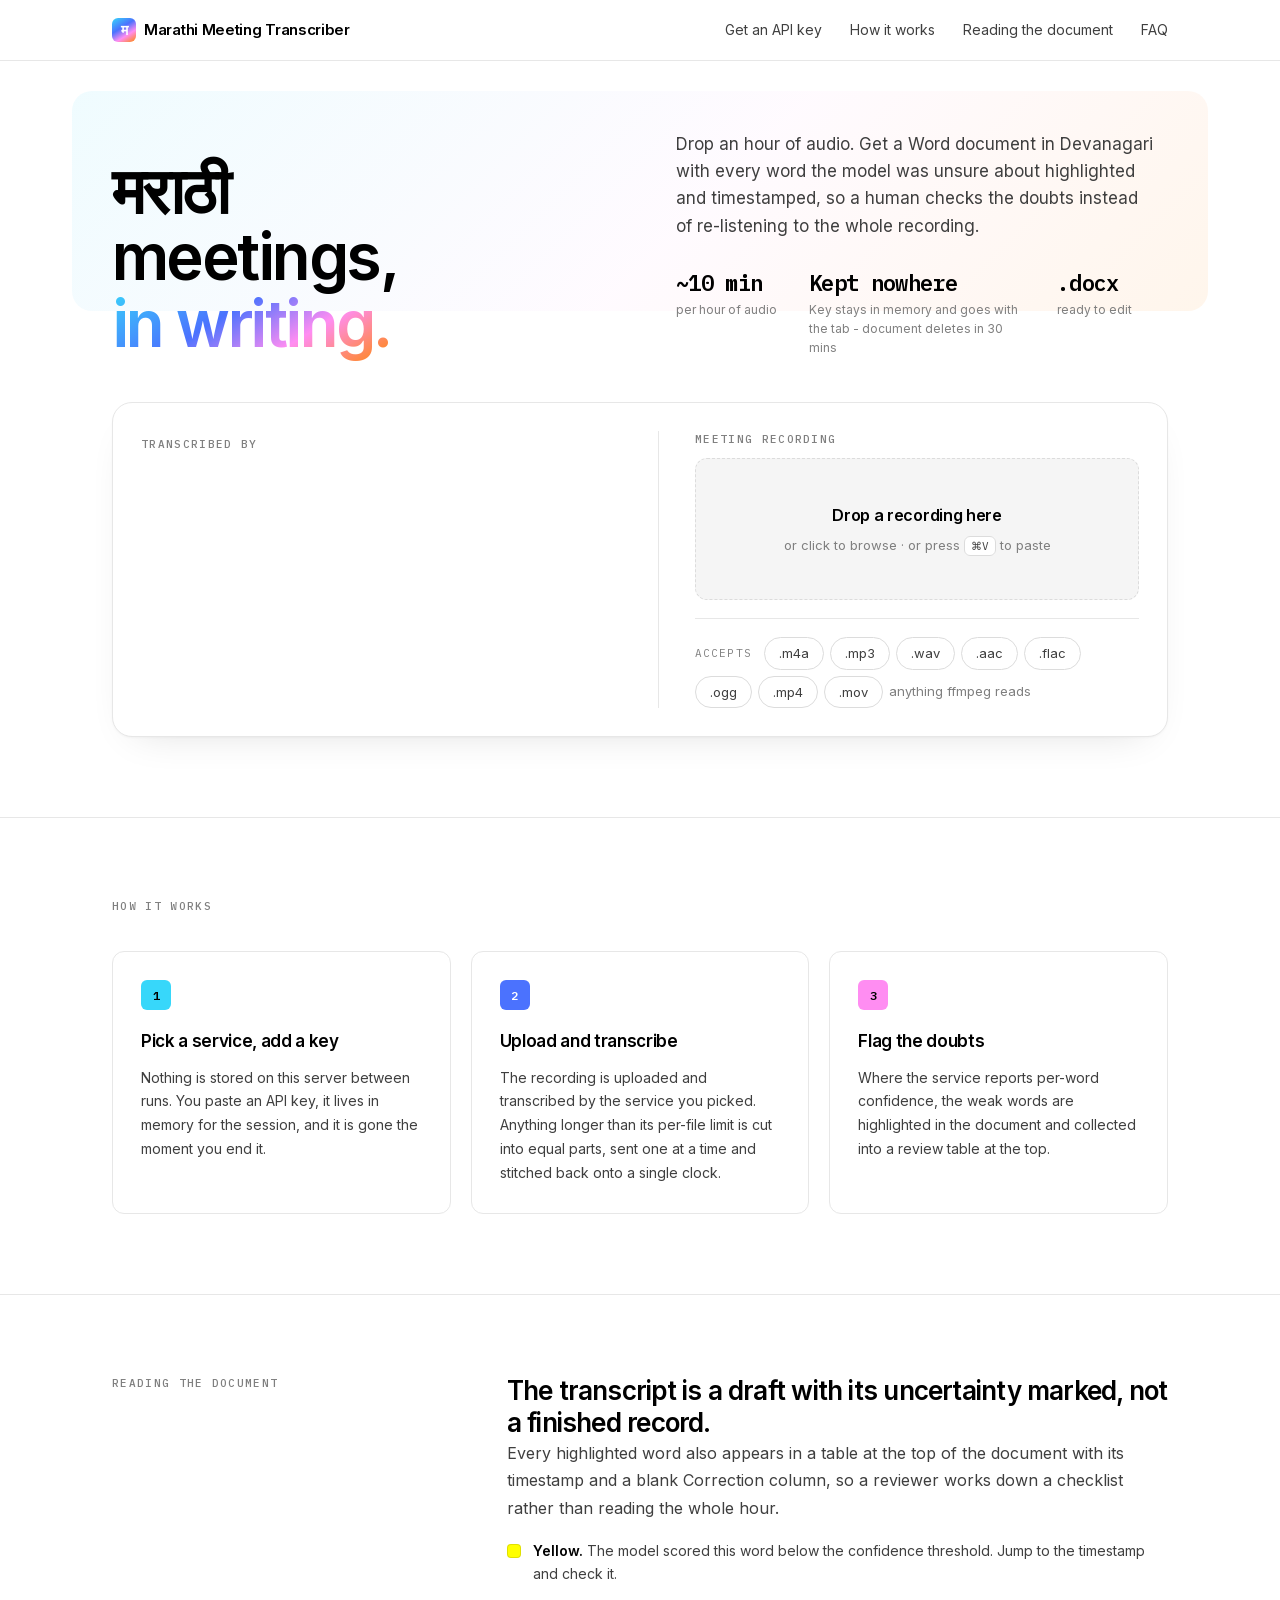
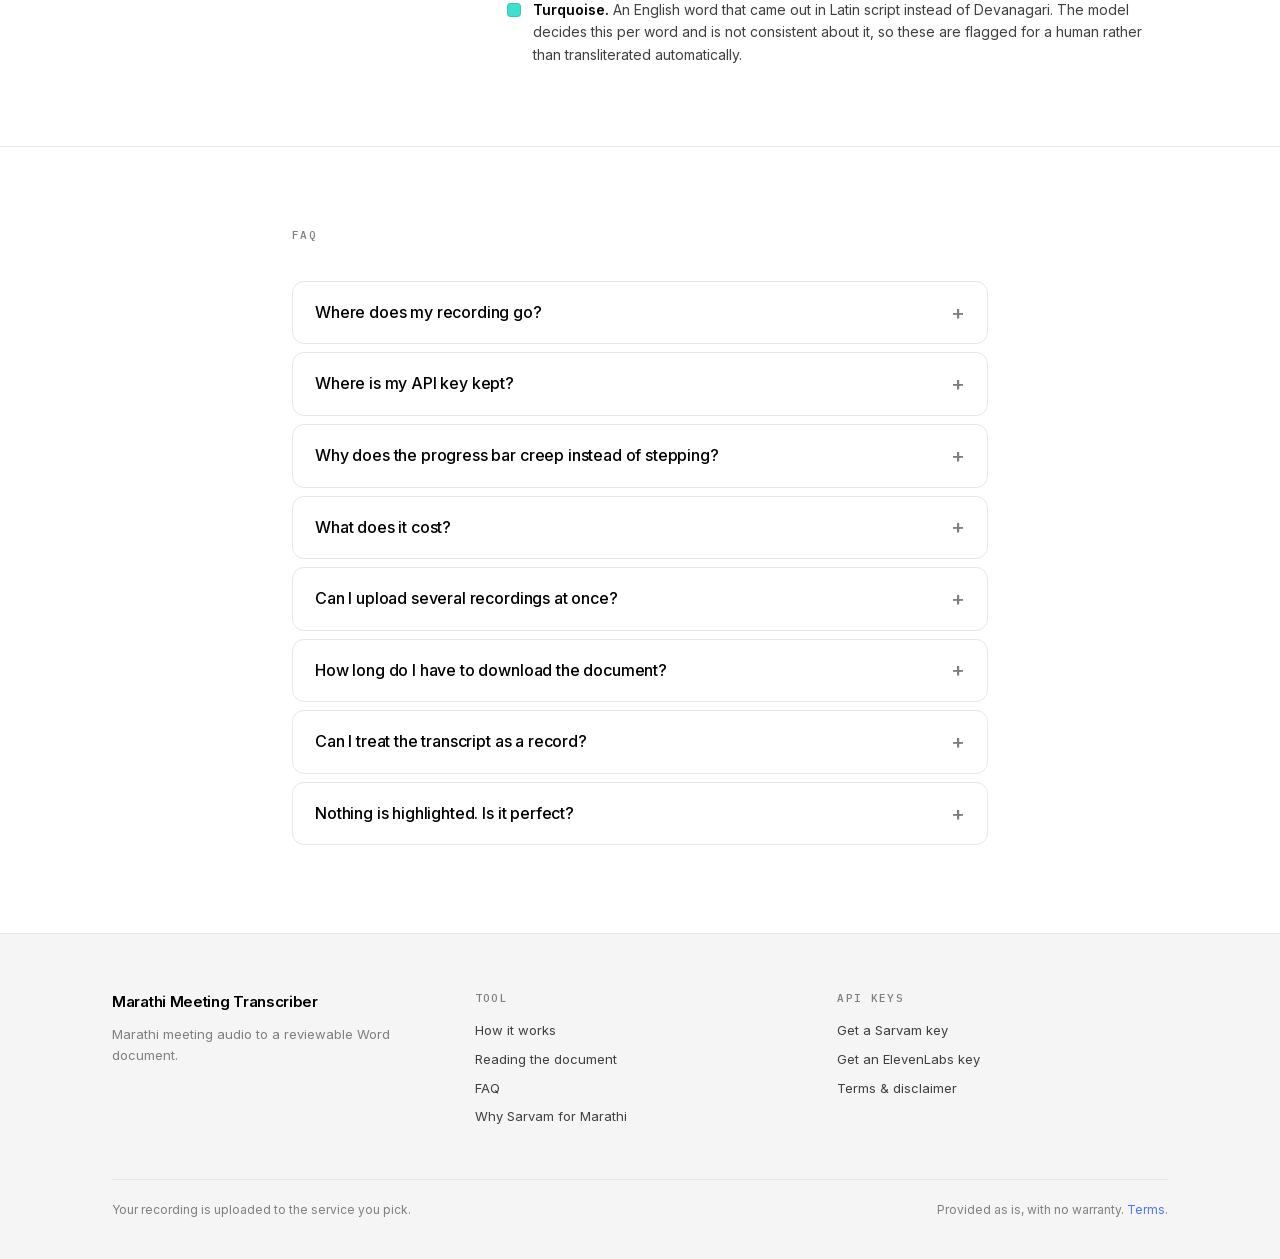
==== commit c4ea2051: "Split the panel, drop the key with the tab, and write down why Sarvam The hero is two rows now: the " ====
--- a/static/index.html
+++ b/static/index.html
@@ -4,7 +4,7 @@
   <meta charset="utf-8" />
   <meta name="viewport" content="width=device-width, initial-scale=1" />
   <!--canonical-->
-  <title>Marathi Meeting Transcriber</title>
+  <title>मराठी Meeting Transcriber</title>
   <meta name="description" content="Turn Marathi meeting recordings into a Word document, with every uncertain word highlighted and timestamped for review." />
   <link rel="stylesheet" href="/static/fonts.css" />
   <link rel="stylesheet" href="/static/style.css" />
@@ -26,59 +26,65 @@
 </header>
 
 <div class="wrap">
-  <section class="hero hero-grid">
-    <div>
-      <h1>Marathi meetings,<br /><span>in writing.</span></h1>
-      <p>Drop an hour of audio. Get a Word document in Devanagari with every word the
-        model was unsure about highlighted and timestamped, so a human checks the doubts
-        instead of re-listening to the whole recording.</p>
-      <div class="stats">
-        <div id="stat-speed"><span class="n">~15 min</span><span class="l">per hour of audio</span></div>
-        <div><span class="n">Your key</span><span class="l">for this session only</span></div>
-        <div><span class="n">.docx</span><span class="l">ready to edit</span></div>
+  <section class="hero">
+    <div class="hero-grid">
+      <h1><span class="deva">मराठी</span> <br /> meetings,<br /><span>in writing.</span></h1>
+      <div class="hero-copy">
+        <p>Drop an hour of audio. Get a Word document in Devanagari with every word the
+          model was unsure about highlighted and timestamped, so a human checks the doubts
+          instead of re-listening to the whole recording.</p>
+        <div class="stats">
+          <div id="stat-speed"><span class="n">~10 min</span><span class="l">per hour of audio</span></div>
+          <div class="stat-private"><span class="n">Kept nowhere</span><span class="l">Key stays in memory
+            and goes with the tab - document deletes in 30 mins</span></div>
+          <div><span class="n">.docx</span><span class="l">ready to edit</span></div>
+        </div>
       </div>
     </div>
 
-    <div class="lookup">
-      <span class="label">Transcribed by</span>
-      <ul class="models" id="models"></ul>
-
-      <div class="session" id="session" hidden>
-        <form id="session-form">
-          <label class="label" for="api-key"><span id="key-for">API</span> key
-            for this session only</label>
-          <input type="password" id="api-key" placeholder="paste it here" autocomplete="off" spellcheck="false" />
-          <div id="balance-row" hidden>
-            <label class="label" for="balance">Credits left, &#8377; (optional)</label>
-            <input type="number" id="balance" placeholder="100" min="0" step="0.01" />
+    <div class="lookup lookup-split">
+      <div class="lookup-col">
+        <span class="label">Transcribed by</span>
+        <ul class="models" id="models"></ul>
+
+        <div class="session" id="session" hidden>
+          <form id="session-form">
+            <label class="label" for="api-key"><span id="key-for">API</span> key
+              for this session only</label>
+            <input type="password" id="api-key" placeholder="paste it here" autocomplete="off" spellcheck="false" />
+            <div id="balance-row" hidden>
+              <label class="label" for="balance">Credits left, &#8377; (optional)</label>
+              <input type="number" id="balance" placeholder="100" min="0" step="0.01" />
+            </div>
+            <div class="session-row">
+              <button type="submit" class="button" id="session-go">Start session</button>
+              <button type="button" class="link" id="session-cancel">Cancel</button>
+              <a class="session-keys" id="keys-link" rel="noopener" target="_blank">Get a key</a>
+            </div>
+            <p class="session-note">Held in this server&rsquo;s memory only: never written
+              to disk, never sent back to this page, never saved anywhere. Close the tab
+              and it is dropped seconds later; a reload keeps it. <em>End session</em>
+              ends it now.</p>
+            <p class="session-err" id="session-err" hidden></p>
+          </form>
+        </div>
+
+        <div class="session-live" id="session-live" hidden>
+          <span class="dot"></span>
+          <div>
+            <strong id="session-spent"></strong>
+            <span id="session-jobs"></span>
           </div>
-          <div class="session-row">
-            <button type="submit" class="button" id="session-go">Start session</button>
-            <button type="button" class="link" id="session-cancel">Cancel</button>
-            <a class="session-keys" id="keys-link" rel="noopener" target="_blank">Get a key</a>
-          </div>
-          <p class="session-note">Held in this server&rsquo;s memory until you end the
-            session: never written to disk, never sent back to this page, never
-            saved anywhere. Closing the tab does not end it; the <em>End session</em>
-            button does.</p>
-          <p class="session-err" id="session-err" hidden></p>
-        </form>
-      </div>
-
-      <div class="session-live" id="session-live" hidden>
-        <span class="dot"></span>
-        <div>
-          <strong id="session-spent"></strong>
-          <span id="session-jobs"></span>
+          <button type="button" class="link" id="session-end">End session</button>
         </div>
-        <button type="button" class="link" id="session-end">End session</button>
-      </div>
-
-      <label class="label" for="file">Meeting recording</label>
-      <div class="drop" id="drop" tabindex="0" role="button"
-           aria-label="Choose an audio file, or drop or paste one here">
-        <span class="big">Drop a recording here</span>
-        <span class="sub">or click to browse &middot; or press <kbd>&#8984;V</kbd> to paste</span>
+      </div>
+
+      <div class="lookup-col">
+        <label class="label" for="file">Meeting recording</label>
+        <div class="drop" id="drop" tabindex="0" role="button"
+             aria-label="Choose an audio file, or drop or paste one here">
+          <span class="big">Drop a recording here</span>
+          <span class="sub">or click to browse &middot; or press <kbd>&#8984;V</kbd> to paste</span>
       </div>
       <input type="file" id="file" accept="audio/*,video/*,.m4a,.mp3,.wav,.aac,.flac,.ogg,.opus,.mp4,.mov,.aiff,.wma" multiple hidden />
       <div class="jobs-head" id="jobs-head" hidden>
@@ -91,6 +97,7 @@
         <span class="chip">.aac</span><span class="chip">.flac</span><span class="chip">.ogg</span>
         <span class="chip">.mp4</span><span class="chip">.mov</span>
         <span class="hint">anything ffmpeg reads</span>
+      </div>
       </div>
     </div>
   </section>
@@ -162,8 +169,10 @@
       <summary>Where is my API key kept?</summary>
       <p>In this server&rsquo;s memory, for the length of the session. It is never
         written to disk, never sent back to the page, and never included in any status
-        response. Ending the session, or restarting the server, erases it.
-        Closing the tab does not: use the End session button.</p>
+        response. Ending the session, closing the tab, or restarting the server erases
+        it. A closed tab is dropped a few seconds later rather than instantly, because
+        a reload looks exactly the same to the browser and has to be able to claim the
+        session back.</p>
     </details>
     <details>
       <summary>Why does the progress bar creep instead of stepping?</summary>
@@ -223,6 +232,7 @@
         <a href="#how">How it works</a>
         <a href="#review">Reading the document</a>
         <a href="#faq">FAQ</a>
+        <a href="/blog/why-sarvam-marathi">Why Sarvam for Marathi</a>
       </div>
       <div>
         <span class="label">API keys</span>
@@ -451,6 +461,15 @@
       .catch(m => { err.textContent = m; err.hidden = false; })
       .then(() => { go.disabled = false; go.textContent = 'Start session'; });
   };
+
+  // The tab going away must not leave the key in this server's memory. pagehide
+  // fires for a reload as well, so this only starts the server's clock: the page
+  // that comes back calls /backends, which claims the session and cancels it.
+  // sendBeacon, because a fetch started in pagehide is not guaranteed to be sent.
+  addEventListener('pagehide', () => {
+    const s = store.get();
+    if (s) navigator.sendBeacon('/session/' + s.token + '/leaving');
+  });
 
   $('session-end').onclick = () => {
     const s = store.get();
--- a/static/style.css
+++ b/static/style.css
@@ -62,26 +62,41 @@
 .nav nav a:hover { color:var(--ink); }
 
 /* Hero - the spectrum appears twice on the page: here and on the code. */
+.hero { display:grid; gap:44px; padding:70px 0 80px; }
 .hero-grid { position:relative; display:grid; grid-template-columns:1fr 1fr; gap:72px;
-  align-items:start; padding:88px 0 96px; }
-.hero-grid::before { content:""; position:absolute; inset:-40px -40px auto; height:420px; z-index:-1;
+  align-items:end; }
+/* Deliberately a fixed height, not the row's: the band's bottom edge cuts across the
+   last line of the copy instead of boxing it in. */
+.hero-grid::before { content:""; position:absolute; inset:-40px -40px auto; height:220px; z-index:-1;
   background:var(--wash); border-radius:var(--r-lg); }
 .hero h1 { font-size:clamp(40px, 5vw, 64px); font-weight:600; letter-spacing:-.04em;
-  line-height:1.04; color:var(--ink); margin:0 0 22px; }
+  line-height:1.04; color:var(--ink); margin:0; }
 .hero h1 span { background:var(--spectrum); -webkit-background-clip:text; background-clip:text;
   color:transparent; }
-/* Scoped to the headline column: as `.hero p` this also matched the suggestion panel's header,
+/* .deva carries the Devanagari fallback stack; undo the gradient clip above. */
+.hero h1 .deva { background:none; color:var(--ink); }
+/* Scoped to the copy column: as `.hero p` this also matched the suggestion panel's header,
    which sits inside the hero, and beat `.suggest-head` on specificity - squashing it to 420px. */
-.hero > div > p { font-size:17px; line-height:1.6; color:var(--ink-2); max-width:420px; margin:0 0 32px; }
+.hero-copy p { font-size:17px; line-height:1.6; color:var(--ink-2); max-width:480px; margin:0 0 25px; }
 .stats { display:flex; gap:32px; flex-wrap:wrap; }
 .stats .n { display:block; font-family:var(--font-mono); font-size:22px; font-weight:600;
   color:var(--ink); letter-spacing:-.03em; }
-.stats .l { font-size:12px; color:var(--ink-3); margin-top:4px; display:block; }
+.stats .l { font-size:12px; color:var(--ink-3); margin-top:0; display:block; }
+/* The claim people actually want checked before they paste a key, so it gets the
+   spectrum and the room for a sentence instead of a three-word label. The rule is
+   under the words, not in them: the cyan end of the spectrum is around 1.8:1 on
+   white, which is not a contrast to set a headline in. */
+.stat-private { max-width:24ch; }
+.stat-private .n { display:inline-block; position:relative; padding-bottom:0; }
+.stat-private .n::after { content:""; position:absolute; left:0; right:0; bottom:0;
+  height:0;}
 
 /* Lookup */
-.lookup { position:relative; max-width:680px; background:var(--bg); border:1px solid var(--line);
+.lookup { position:relative; background:var(--bg); border:1px solid var(--line);
   border-radius:var(--r-lg); padding:24px; box-shadow:0 1px 2px rgba(0,0,0,.03), 0 16px 40px -24px rgba(0,0,0,.16); }
 .lookup label { display:block; margin-bottom:10px; }
+.lookup-split { display:grid; grid-template-columns:1fr 1fr; gap:36px; padding:28px; }
+.lookup-col + .lookup-col { padding-left:36px; border-left:1px solid var(--line); }
 .lookup textarea { width:100%; min-height:132px; resize:vertical; font:15px/1.6 var(--font);
   color:var(--ink); background:var(--bg-alt); border:1px solid transparent;
   border-radius:var(--r-md); padding:14px 16px; caret-color:var(--accent);
@@ -265,9 +280,11 @@
 
 /* ── Mobile ── */
 @media (max-width:64rem) {
-  .hero-grid { grid-template-columns:1fr; gap:44px; padding:56px 0 72px; }
-  .hero-grid::before { height:300px; }
-  .lookup { max-width:none; }
+  .hero { gap:36px; padding:56px 0 72px; }
+  .hero-grid { grid-template-columns:1fr; gap:28px; align-items:start; }
+  .lookup-split { grid-template-columns:1fr; gap:28px; }
+  .lookup-col + .lookup-col { padding-left:0; border-left:0;
+    padding-top:28px; border-top:1px solid var(--line); }
   .split { grid-template-columns:1fr; gap:28px; }
   .steps { grid-template-columns:1fr; }
 }
@@ -276,7 +293,7 @@
   .nav nav { display:none; }            /* the same links are in the footer */
   .nav .wrap { gap:16px; }
   section.band { padding:56px 0; }
-  .lookup { padding:18px; border-radius:var(--r-md); }
+  .lookup, .lookup-split { padding:18px; border-radius:var(--r-md); }
   .cta { flex-direction:column; align-items:flex-start; }
   .meta a { margin-left:0; }
   .faq details p { padding-right:22px; }
--- a/static/portal.css
+++ b/static/portal.css
@@ -7,6 +7,9 @@
 :root {
   --font-deva:"Kohinoor Devanagari", "Noto Sans Devanagari", "Nirmala UI",
               "Devanagari Sangam MN", var(--font);
+  /* --spectrum mirrored: a sweep tiles this one with no seam at the loop point. */
+  --spectrum-loop:linear-gradient(90deg, #37d7fa, #4b72fe, #ff8df2, #ff8705,
+                                         #ff8df2, #4b72fe, #37d7fa);
 }
 .deva { font-family:var(--font-deva); }
 /* The nav mark is a Devanagari letter, and the mono face is a latin-only subset. */
@@ -130,7 +133,18 @@
   font-family:var(--font-mono); font-size:11px; letter-spacing:.08em;
   text-transform:uppercase; color:var(--ink-3); }
 .session-row .link:hover { color:var(--ink); text-decoration:underline; }
-.session-keys { margin-left:auto; font-size:12px; color:var(--ink-3); }
+/* The one link that unblocks a first visit: nobody transcribes anything without a
+   key, so it gets the spectrum under it, travelling, instead of the grey the rest
+   of this row uses. The text itself stays ink - gradient text at 12px reads as
+   washed out, and this is a link that has to be legible. */
+.session-keys { position:relative; margin-left:auto; font-size:12px; font-weight:500;
+  color:var(--ink); text-decoration:none; padding-bottom:3px; }
+.session-keys:hover { color:var(--ink); }
+.session-keys::after { content:""; position:absolute; left:0; right:0; bottom:0; height:2px;
+  border-radius:2px; background:var(--spectrum-loop); background-size:200% 100%;
+  animation:key-sweep 2.4s linear infinite; }
+.session-keys:hover::after { height:3px; animation-duration:1.1s; }
+@keyframes key-sweep { to { background-position:-200% 0; } }
 .session-note { margin:12px 0 0; font-size:11.5px; line-height:1.5; color:var(--ink-3); }
 .session-err { margin:10px 0 0; font-size:12px; color:var(--no-ink); }
 
@@ -160,6 +174,7 @@
 
 @media (prefers-reduced-motion:reduce) {
   .job .bar i, .job .bar i.creep { transition:none; }
+  .session-keys::after { animation:none; }
 }
 
 /* API key guides. Long-form pages that exist to be read and to be found, so the
@@ -211,6 +226,10 @@
 pre.snippet code { font-family:var(--font-mono); font-size:12.5px; line-height:1.7;
   padding:0; background:none; color:var(--ink-2); white-space:pre; }
 
+/* Prose lists. The guides only ever needed .watch; the notes read as an argument
+   and an argument needs ordinary bullets. */
+.guide ul.plain { margin:0 0 14px; padding-left:20px; }
+.guide ul.plain li { font-size:15px; line-height:1.75; color:var(--ink-2); margin-bottom:10px; }
 .watch { list-style:none; margin:0; padding:0; display:grid; gap:12px; }
 .watch li { padding:15px 18px; font-size:14.5px; line-height:1.65; color:var(--ink-2);
   border:1px solid var(--line); border-left:3px solid var(--orange);
